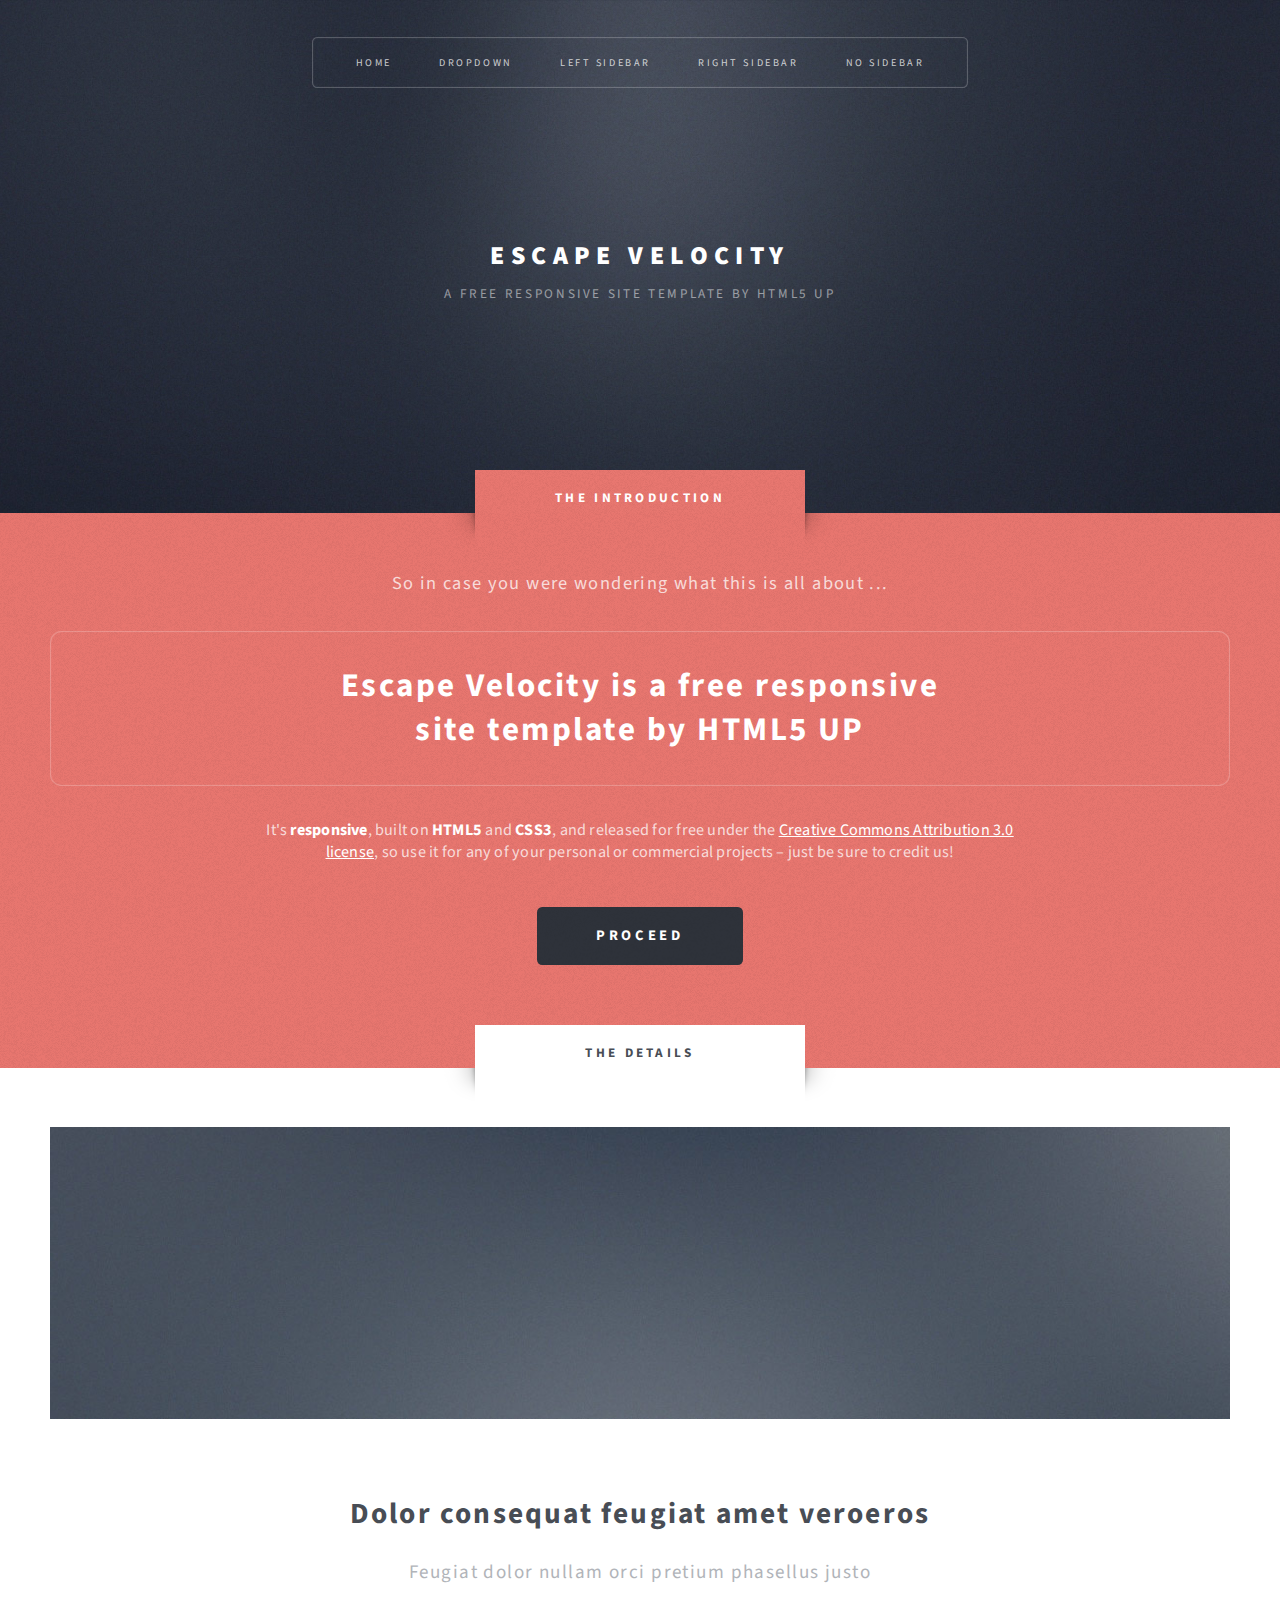
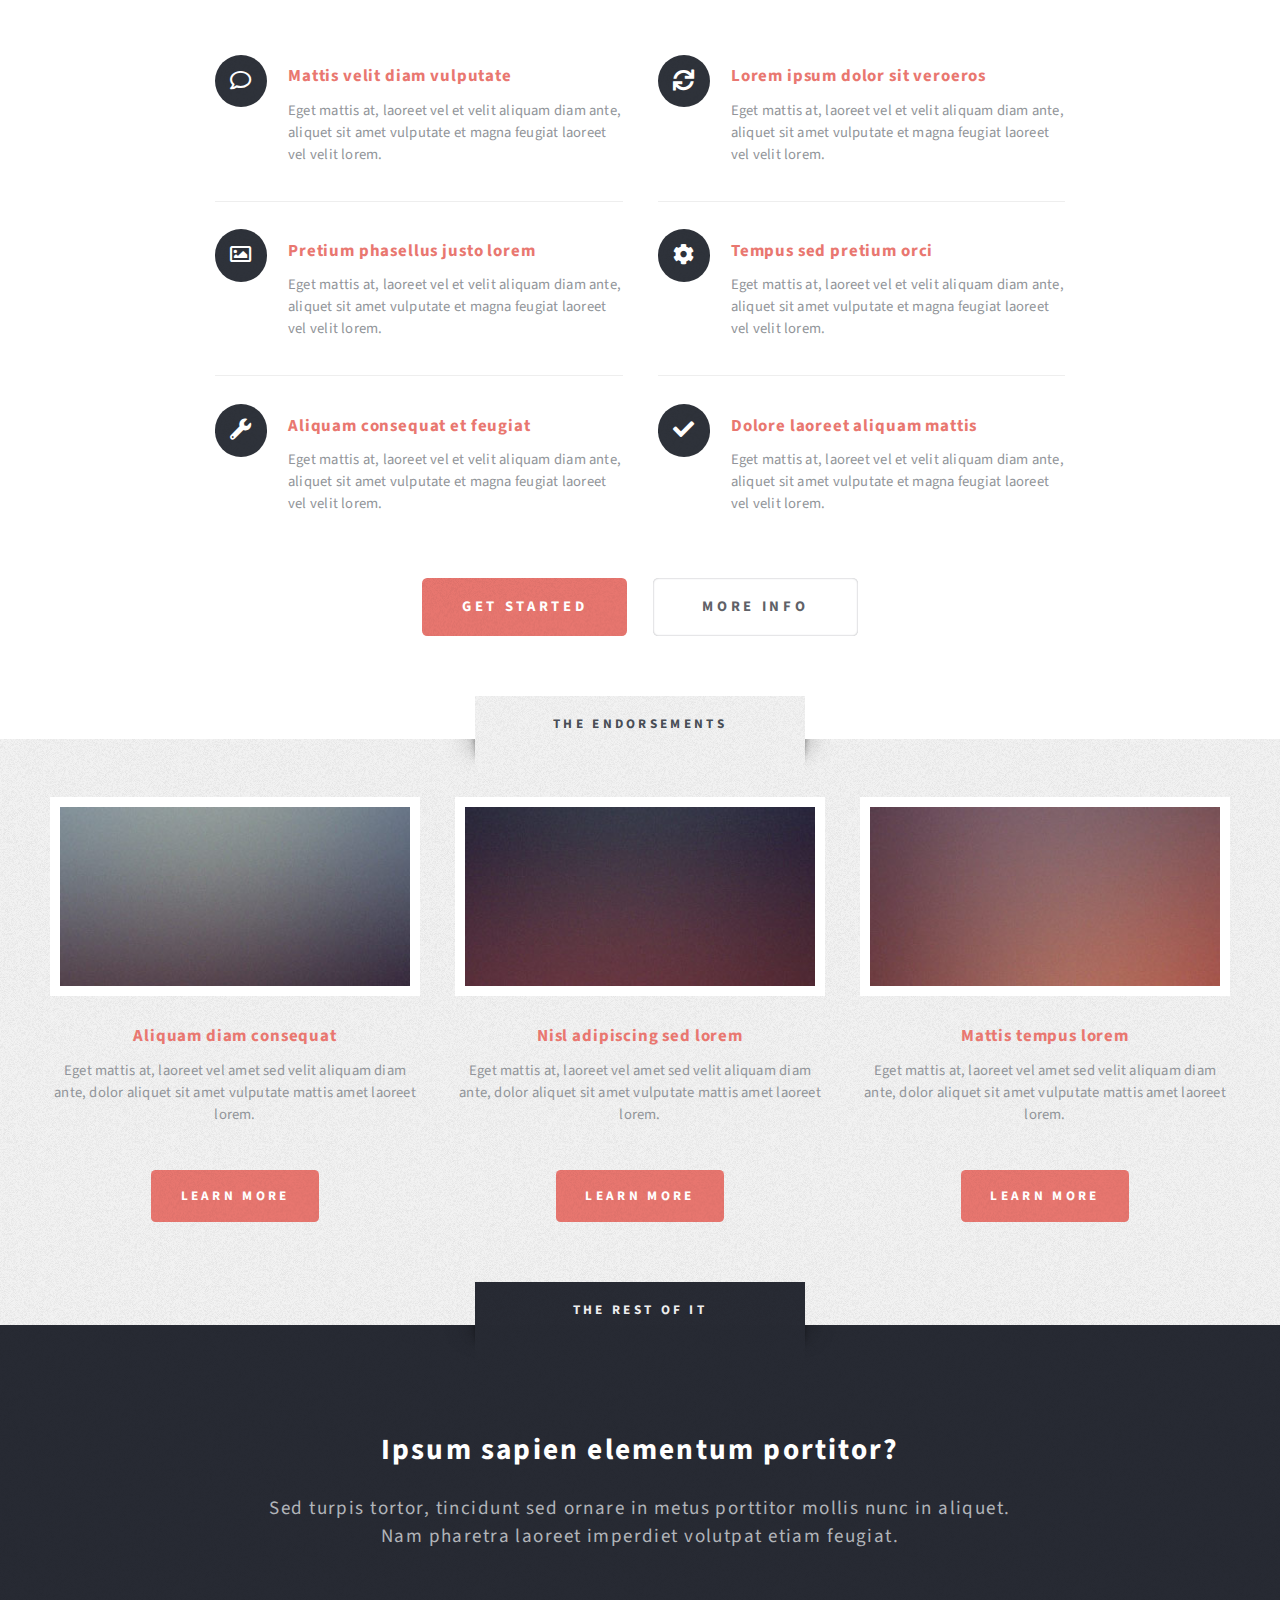
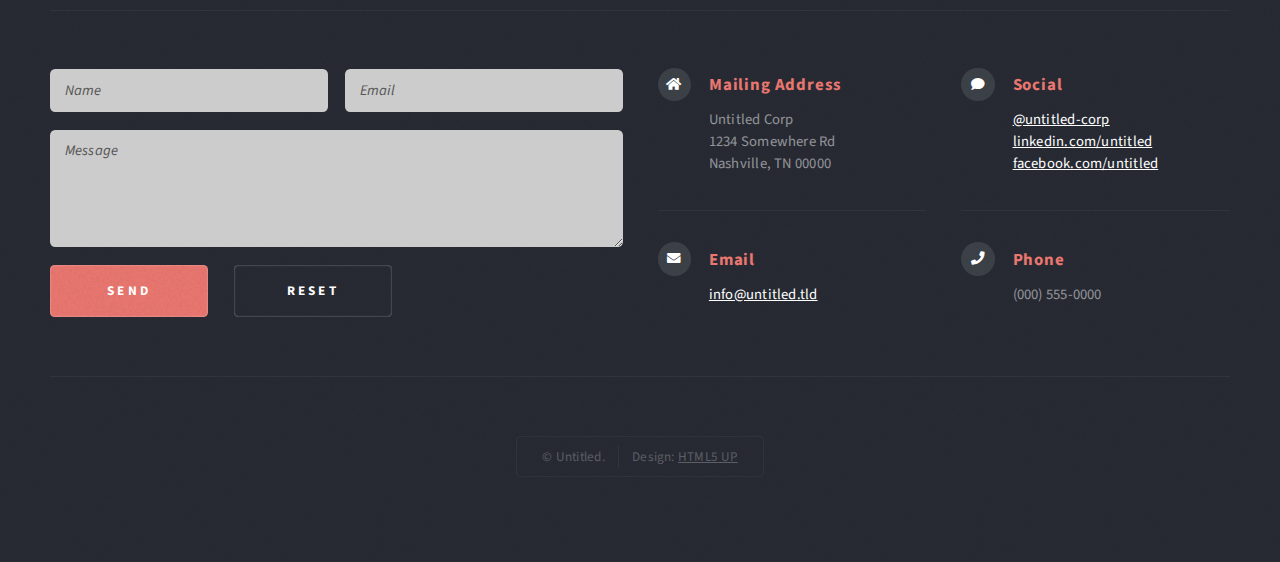
==== index.html @ 8d930517 "Upload Template" ====
<!DOCTYPE HTML>
<!--
	Escape Velocity by HTML5 UP
	html5up.net | @ajlkn
	Free for personal and commercial use under the CCA 3.0 license (html5up.net/license)
-->
<html>
	<head>
		<title>Escape Velocity by HTML5 UP</title>
		<meta charset="utf-8" />
		<meta name="viewport" content="width=device-width, initial-scale=1, user-scalable=no" />
		<link rel="stylesheet" href="assets/css/main.css" />
	</head>
	<body class="homepage is-preload">
		<div id="page-wrapper">

			<!-- Header -->
				<section id="header" class="wrapper">

					<!-- Logo -->
						<div id="logo">
							<h1><a href="index.html">Escape Velocity</a></h1>
							<p>A free responsive site template by HTML5 UP</p>
						</div>

					<!-- Nav -->
						<nav id="nav">
							<ul>
								<li class="current"><a href="index.html">Home</a></li>
								<li>
									<a href="#">Dropdown</a>
									<ul>
										<li><a href="#">Lorem ipsum</a></li>
										<li><a href="#">Magna veroeros</a></li>
										<li><a href="#">Etiam nisl</a></li>
										<li>
											<a href="#">Sed consequat</a>
											<ul>
												<li><a href="#">Lorem dolor</a></li>
												<li><a href="#">Amet consequat</a></li>
												<li><a href="#">Magna phasellus</a></li>
												<li><a href="#">Etiam nisl</a></li>
												<li><a href="#">Sed feugiat</a></li>
											</ul>
										</li>
										<li><a href="#">Nisl tempus</a></li>
									</ul>
								</li>
								<li><a href="left-sidebar.html">Left Sidebar</a></li>
								<li><a href="right-sidebar.html">Right Sidebar</a></li>
								<li><a href="no-sidebar.html">No Sidebar</a></li>
							</ul>
						</nav>

				</section>

			<!-- Intro -->
				<section id="intro" class="wrapper style1">
					<div class="title">The Introduction</div>
					<div class="container">
						<p class="style1">So in case you were wondering what this is all about ...</p>
						<p class="style2">
							Escape Velocity is a free responsive<br class="mobile-hide" />
							site template by <a href="http://html5up.net" class="nobr">HTML5 UP</a>
						</p>
						<p class="style3">It's <strong>responsive</strong>, built on <strong>HTML5</strong> and <strong>CSS3</strong>, and released for
						free under the <a href="http://html5up.net/license">Creative Commons Attribution 3.0 license</a>, so use it for any of
						your personal or commercial projects &ndash; just be sure to credit us!</p>
						<ul class="actions">
							<li><a href="#" class="button style3 large">Proceed</a></li>
						</ul>
					</div>
				</section>

			<!-- Main -->
				<section id="main" class="wrapper style2">
					<div class="title">The Details</div>
					<div class="container">

						<!-- Image -->
							<a href="#" class="image featured">
								<img src="images/pic01.jpg" alt="" />
							</a>

						<!-- Features -->
							<section id="features">
								<header class="style1">
									<h2>Dolor consequat feugiat amet veroeros</h2>
									<p>Feugiat dolor nullam orci pretium phasellus justo</p>
								</header>
								<div class="feature-list">
									<div class="row">
										<div class="col-6 col-12-medium">
											<section>
												<h3 class="icon fa-comment">Mattis velit diam vulputate</h3>
												<p>Eget mattis at, laoreet vel et velit aliquam diam ante, aliquet sit amet vulputate et magna feugiat laoreet vel velit lorem.</p>
											</section>
										</div>
										<div class="col-6 col-12-medium">
											<section>
												<h3 class="icon solid fa-sync">Lorem ipsum dolor sit veroeros</h3>
												<p>Eget mattis at, laoreet vel et velit aliquam diam ante, aliquet sit amet vulputate et magna feugiat laoreet vel velit lorem.</p>
											</section>
										</div>
										<div class="col-6 col-12-medium">
											<section>
												<h3 class="icon fa-image">Pretium phasellus justo lorem</h3>
												<p>Eget mattis at, laoreet vel et velit aliquam diam ante, aliquet sit amet vulputate et magna feugiat laoreet vel velit lorem.</p>
											</section>
										</div>
										<div class="col-6 col-12-medium">
											<section>
												<h3 class="icon solid fa-cog">Tempus sed pretium orci</h3>
												<p>Eget mattis at, laoreet vel et velit aliquam diam ante, aliquet sit amet vulputate et magna feugiat laoreet vel velit lorem.</p>
											</section>
										</div>
										<div class="col-6 col-12-medium">
											<section>
												<h3 class="icon solid fa-wrench">Aliquam consequat et feugiat</h3>
												<p>Eget mattis at, laoreet vel et velit aliquam diam ante, aliquet sit amet vulputate et magna feugiat laoreet vel velit lorem.</p>
											</section>
										</div>
										<div class="col-6 col-12-medium">
											<section>
												<h3 class="icon solid fa-check">Dolore laoreet aliquam mattis</h3>
												<p>Eget mattis at, laoreet vel et velit aliquam diam ante, aliquet sit amet vulputate et magna feugiat laoreet vel velit lorem.</p>
											</section>
										</div>
									</div>
								</div>
								<ul class="actions special">
									<li><a href="#" class="button style1 large">Get Started</a></li>
									<li><a href="#" class="button style2 large">More Info</a></li>
								</ul>
							</section>

					</div>
				</section>

			<!-- Highlights -->
				<section id="highlights" class="wrapper style3">
					<div class="title">The Endorsements</div>
					<div class="container">
						<div class="row aln-center">
							<div class="col-4 col-12-medium">
								<section class="highlight">
									<a href="#" class="image featured"><img src="images/pic02.jpg" alt="" /></a>
									<h3><a href="#">Aliquam diam consequat</a></h3>
									<p>Eget mattis at, laoreet vel amet sed velit aliquam diam ante, dolor aliquet sit amet vulputate mattis amet laoreet lorem.</p>
									<ul class="actions">
										<li><a href="#" class="button style1">Learn More</a></li>
									</ul>
								</section>
							</div>
							<div class="col-4 col-12-medium">
								<section class="highlight">
									<a href="#" class="image featured"><img src="images/pic03.jpg" alt="" /></a>
									<h3><a href="#">Nisl adipiscing sed lorem</a></h3>
									<p>Eget mattis at, laoreet vel amet sed velit aliquam diam ante, dolor aliquet sit amet vulputate mattis amet laoreet lorem.</p>
									<ul class="actions">
										<li><a href="#" class="button style1">Learn More</a></li>
									</ul>
								</section>
							</div>
							<div class="col-4 col-12-medium">
								<section class="highlight">
									<a href="#" class="image featured"><img src="images/pic04.jpg" alt="" /></a>
									<h3><a href="#">Mattis tempus lorem</a></h3>
									<p>Eget mattis at, laoreet vel amet sed velit aliquam diam ante, dolor aliquet sit amet vulputate mattis amet laoreet lorem.</p>
									<ul class="actions">
										<li><a href="#" class="button style1">Learn More</a></li>
									</ul>
								</section>
							</div>
						</div>
					</div>
				</section>

			<!-- Footer -->
				<section id="footer" class="wrapper">
					<div class="title">The Rest Of It</div>
					<div class="container">
						<header class="style1">
							<h2>Ipsum sapien elementum portitor?</h2>
							<p>
								Sed turpis tortor, tincidunt sed ornare in metus porttitor mollis nunc in aliquet.<br />
								Nam pharetra laoreet imperdiet volutpat etiam feugiat.
							</p>
						</header>
						<div class="row">
							<div class="col-6 col-12-medium">

								<!-- Contact Form -->
									<section>
										<form method="post" action="#">
											<div class="row gtr-50">
												<div class="col-6 col-12-small">
													<input type="text" name="name" id="contact-name" placeholder="Name" />
												</div>
												<div class="col-6 col-12-small">
													<input type="text" name="email" id="contact-email" placeholder="Email" />
												</div>
												<div class="col-12">
													<textarea name="message" id="contact-message" placeholder="Message" rows="4"></textarea>
												</div>
												<div class="col-12">
													<ul class="actions">
														<li><input type="submit" class="style1" value="Send" /></li>
														<li><input type="reset" class="style2" value="Reset" /></li>
													</ul>
												</div>
											</div>
										</form>
									</section>

							</div>
							<div class="col-6 col-12-medium">

								<!-- Contact -->
									<section class="feature-list small">
										<div class="row">
											<div class="col-6 col-12-small">
												<section>
													<h3 class="icon solid fa-home">Mailing Address</h3>
													<p>
														Untitled Corp<br />
														1234 Somewhere Rd<br />
														Nashville, TN 00000
													</p>
												</section>
											</div>
											<div class="col-6 col-12-small">
												<section>
													<h3 class="icon solid fa-comment">Social</h3>
													<p>
														<a href="#">@untitled-corp</a><br />
														<a href="#">linkedin.com/untitled</a><br />
														<a href="#">facebook.com/untitled</a>
													</p>
												</section>
											</div>
											<div class="col-6 col-12-small">
												<section>
													<h3 class="icon solid fa-envelope">Email</h3>
													<p>
														<a href="#">info@untitled.tld</a>
													</p>
												</section>
											</div>
											<div class="col-6 col-12-small">
												<section>
													<h3 class="icon solid fa-phone">Phone</h3>
													<p>
														(000) 555-0000
													</p>
												</section>
											</div>
										</div>
									</section>

							</div>
						</div>
						<div id="copyright">
							<ul>
								<li>&copy; Untitled.</li><li>Design: <a href="http://html5up.net">HTML5 UP</a></li>
							</ul>
						</div>
					</div>
				</section>

		</div>

		<!-- Scripts -->
			<script src="assets/js/jquery.min.js"></script>
			<script src="assets/js/jquery.dropotron.min.js"></script>
			<script src="assets/js/browser.min.js"></script>
			<script src="assets/js/breakpoints.min.js"></script>
			<script src="assets/js/util.js"></script>
			<script src="assets/js/main.js"></script>

	</body>
</html>
---- assets/css/main.css ----
@import url("fontawesome-all.min.css");
@import url("https://fonts.googleapis.com/css?family=Source+Sans+Pro:400,400italic,700,900");

/*
	Escape Velocity by HTML5 UP
	html5up.net | @ajlkn
	Free for personal and commercial use under the CCA 3.0 license (html5up.net/license)
*/

html, body, div, span, applet, object,
iframe, h1, h2, h3, h4, h5, h6, p, blockquote,
pre, a, abbr, acronym, address, big, cite,
code, del, dfn, em, img, ins, kbd, q, s, samp,
small, strike, strong, sub, sup, tt, var, b,
u, i, center, dl, dt, dd, ol, ul, li, fieldset,
form, label, legend, table, caption, tbody,
tfoot, thead, tr, th, td, article, aside,
canvas, details, embed, figure, figcaption,
footer, header, hgroup, menu, nav, output, ruby,
section, summary, time, mark, audio, video {
	margin: 0;
	padding: 0;
	border: 0;
	font-size: 100%;
	font: inherit;
	vertical-align: baseline;}

article, aside, details, figcaption, figure,
footer, header, hgroup, menu, nav, section {
	display: block;}

body {
	line-height: 1;
}

ol, ul {
	list-style: none;
}

blockquote, q {
	quotes: none;
}

	blockquote:before, blockquote:after, q:before, q:after {
		content: '';
		content: none;
	}

table {
	border-collapse: collapse;
	border-spacing: 0;
}

body {
	-webkit-text-size-adjust: none;
}

mark {
	background-color: transparent;
	color: inherit;
}

input::-moz-focus-inner {
	border: 0;
	padding: 0;
}

input, select, textarea {
	-moz-appearance: none;
	-webkit-appearance: none;
	-ms-appearance: none;
	appearance: none;
}

/* Basic */

	@-ms-viewport {
		width: device-width;
	}

	html {
		box-sizing: border-box;
	}

	*, *:before, *:after {
		box-sizing: inherit;
	}

	body.is-preload *, body.is-preload *:before, body.is-preload *:after {
		-moz-animation: none !important;
		-webkit-animation: none !important;
		-ms-animation: none !important;
		animation: none !important;
		-moz-transition: none !important;
		-webkit-transition: none !important;
		-ms-transition: none !important;
		transition: none !important;
	}

	body, input, textarea, select {
		font-family: 'Source Sans Pro', sans-serif;
		font-weight: 400;
		color: #919499;
		font-size: 14pt;
		line-height: 1.75em;
		letter-spacing: 0.025em;
	}

	h1, h2, h3, h4, h5, h6 {
		font-weight: 700;
		color: #484d55;
	}

		h1 a, h2 a, h3 a, h4 a, h5 a, h6 a {
			color: inherit;
			text-decoration: none;
		}

	a {
		-moz-transition: color .25s ease-in-out;
		-webkit-transition: color .25s ease-in-out;
		-ms-transition: color .25s ease-in-out;
		transition: color .25s ease-in-out;
		text-decoration: underline;
		color: #717479;
	}

		a:hover {
			text-decoration: none;
		}

	strong, b {
		font-weight: 700;
		color: #484d55;
	}

	blockquote {
		border-left: solid 0.5em #ddd;
		padding: 1em 0 1em 2em;
		font-style: italic;
	}

	em, i {
		font-style: italic;
	}

	hr {
		border: 0;
		border-top: solid 1px #ddd;
		margin: 2em 0 2em 0;
	}

	sub {
		position: relative;
		top: 0.5em;
		font-size: 0.8em;
	}

	sup {
		position: relative;
		top: -0.5em;
		font-size: 0.8em;
	}

	.nobr {
		white-space: nowrap;
	}

	br.clear {
		clear: both;
	}

	p, ul, ol, dl, table, blockquote, form {
		margin-bottom: 2em;
	}

/* Container */

	.container {
		margin: 0 auto;
		max-width: 100%;
		width: 68em;
	}

		@media screen and (max-width: 1680px) {

			.container {
				width: 70em;
			}

		}

		@media screen and (max-width: 1280px) {

			.container {
				width: calc(100% - 100px);
			}

		}

		@media screen and (max-width: 980px) {

			.container {
				width: calc(100% - 100px);
			}

		}

		@media screen and (max-width: 736px) {

			.container {
				width: calc(100% - 40px);
			}

		}

/* Row */

	.row {
		display: flex;
		flex-wrap: wrap;
		box-sizing: border-box;
		align-items: stretch;
	}

		.row > * {
			box-sizing: border-box;
		}

		.row.gtr-uniform > * > :last-child {
			margin-bottom: 0;
		}

		.row.aln-left {
			justify-content: flex-start;
		}

		.row.aln-center {
			justify-content: center;
		}

		.row.aln-right {
			justify-content: flex-end;
		}

		.row.aln-top {
			align-items: flex-start;
		}

		.row.aln-middle {
			align-items: center;
		}

		.row.aln-bottom {
			align-items: flex-end;
		}

		.row > .imp {
			order: -1;
		}

		.row > .col-1 {
			width: 8.33333%;
		}

		.row > .off-1 {
			margin-left: 8.33333%;
		}

		.row > .col-2 {
			width: 16.66667%;
		}

		.row > .off-2 {
			margin-left: 16.66667%;
		}

		.row > .col-3 {
			width: 25%;
		}

		.row > .off-3 {
			margin-left: 25%;
		}

		.row > .col-4 {
			width: 33.33333%;
		}

		.row > .off-4 {
			margin-left: 33.33333%;
		}

		.row > .col-5 {
			width: 41.66667%;
		}

		.row > .off-5 {
			margin-left: 41.66667%;
		}

		.row > .col-6 {
			width: 50%;
		}

		.row > .off-6 {
			margin-left: 50%;
		}

		.row > .col-7 {
			width: 58.33333%;
		}

		.row > .off-7 {
			margin-left: 58.33333%;
		}

		.row > .col-8 {
			width: 66.66667%;
		}

		.row > .off-8 {
			margin-left: 66.66667%;
		}

		.row > .col-9 {
			width: 75%;
		}

		.row > .off-9 {
			margin-left: 75%;
		}

		.row > .col-10 {
			width: 83.33333%;
		}

		.row > .off-10 {
			margin-left: 83.33333%;
		}

		.row > .col-11 {
			width: 91.66667%;
		}

		.row > .off-11 {
			margin-left: 91.66667%;
		}

		.row > .col-12 {
			width: 100%;
		}

		.row > .off-12 {
			margin-left: 100%;
		}

		.row.gtr-0 {
			margin-top: 0px;
			margin-left: 0px;
		}

			.row.gtr-0 > * {
				padding: 0px 0 0 0px;
			}

			.row.gtr-0.gtr-uniform {
				margin-top: 0px;
			}

				.row.gtr-0.gtr-uniform > * {
					padding-top: 0px;
				}

		.row.gtr-25 {
			margin-top: -12.5px;
			margin-left: -12.5px;
		}

			.row.gtr-25 > * {
				padding: 12.5px 0 0 12.5px;
			}

			.row.gtr-25.gtr-uniform {
				margin-top: -12.5px;
			}

				.row.gtr-25.gtr-uniform > * {
					padding-top: 12.5px;
				}

		.row.gtr-50 {
			margin-top: -25px;
			margin-left: -25px;
		}

			.row.gtr-50 > * {
				padding: 25px 0 0 25px;
			}

			.row.gtr-50.gtr-uniform {
				margin-top: -25px;
			}

				.row.gtr-50.gtr-uniform > * {
					padding-top: 25px;
				}

		.row {
			margin-top: -50px;
			margin-left: -50px;
		}

			.row > * {
				padding: 50px 0 0 50px;
			}

			.row.gtr-uniform {
				margin-top: -50px;
			}

				.row.gtr-uniform > * {
					padding-top: 50px;
				}

		.row.gtr-150 {
			margin-top: -75px;
			margin-left: -75px;
		}

			.row.gtr-150 > * {
				padding: 75px 0 0 75px;
			}

			.row.gtr-150.gtr-uniform {
				margin-top: -75px;
			}

				.row.gtr-150.gtr-uniform > * {
					padding-top: 75px;
				}

		.row.gtr-200 {
			margin-top: -100px;
			margin-left: -100px;
		}

			.row.gtr-200 > * {
				padding: 100px 0 0 100px;
			}

			.row.gtr-200.gtr-uniform {
				margin-top: -100px;
			}

				.row.gtr-200.gtr-uniform > * {
					padding-top: 100px;
				}

		@media screen and (max-width: 1680px) {

			.row {
				display: flex;
				flex-wrap: wrap;
				box-sizing: border-box;
				align-items: stretch;
			}

				.row > * {
					box-sizing: border-box;
				}

				.row.gtr-uniform > * > :last-child {
					margin-bottom: 0;
				}

				.row.aln-left {
					justify-content: flex-start;
				}

				.row.aln-center {
					justify-content: center;
				}

				.row.aln-right {
					justify-content: flex-end;
				}

				.row.aln-top {
					align-items: flex-start;
				}

				.row.aln-middle {
					align-items: center;
				}

				.row.aln-bottom {
					align-items: flex-end;
				}

				.row > .imp-xlarge {
					order: -1;
				}

				.row > .col-1-xlarge {
					width: 8.33333%;
				}

				.row > .off-1-xlarge {
					margin-left: 8.33333%;
				}

				.row > .col-2-xlarge {
					width: 16.66667%;
				}

				.row > .off-2-xlarge {
					margin-left: 16.66667%;
				}

				.row > .col-3-xlarge {
					width: 25%;
				}

				.row > .off-3-xlarge {
					margin-left: 25%;
				}

				.row > .col-4-xlarge {
					width: 33.33333%;
				}

				.row > .off-4-xlarge {
					margin-left: 33.33333%;
				}

				.row > .col-5-xlarge {
					width: 41.66667%;
				}

				.row > .off-5-xlarge {
					margin-left: 41.66667%;
				}

				.row > .col-6-xlarge {
					width: 50%;
				}

				.row > .off-6-xlarge {
					margin-left: 50%;
				}

				.row > .col-7-xlarge {
					width: 58.33333%;
				}

				.row > .off-7-xlarge {
					margin-left: 58.33333%;
				}

				.row > .col-8-xlarge {
					width: 66.66667%;
				}

				.row > .off-8-xlarge {
					margin-left: 66.66667%;
				}

				.row > .col-9-xlarge {
					width: 75%;
				}

				.row > .off-9-xlarge {
					margin-left: 75%;
				}

				.row > .col-10-xlarge {
					width: 83.33333%;
				}

				.row > .off-10-xlarge {
					margin-left: 83.33333%;
				}

				.row > .col-11-xlarge {
					width: 91.66667%;
				}

				.row > .off-11-xlarge {
					margin-left: 91.66667%;
				}

				.row > .col-12-xlarge {
					width: 100%;
				}

				.row > .off-12-xlarge {
					margin-left: 100%;
				}

				.row.gtr-0 {
					margin-top: 0px;
					margin-left: 0px;
				}

					.row.gtr-0 > * {
						padding: 0px 0 0 0px;
					}

					.row.gtr-0.gtr-uniform {
						margin-top: 0px;
					}

						.row.gtr-0.gtr-uniform > * {
							padding-top: 0px;
						}

				.row.gtr-25 {
					margin-top: -12.5px;
					margin-left: -12.5px;
				}

					.row.gtr-25 > * {
						padding: 12.5px 0 0 12.5px;
					}

					.row.gtr-25.gtr-uniform {
						margin-top: -12.5px;
					}

						.row.gtr-25.gtr-uniform > * {
							padding-top: 12.5px;
						}

				.row.gtr-50 {
					margin-top: -25px;
					margin-left: -25px;
				}

					.row.gtr-50 > * {
						padding: 25px 0 0 25px;
					}

					.row.gtr-50.gtr-uniform {
						margin-top: -25px;
					}

						.row.gtr-50.gtr-uniform > * {
							padding-top: 25px;
						}

				.row {
					margin-top: -50px;
					margin-left: -50px;
				}

					.row > * {
						padding: 50px 0 0 50px;
					}

					.row.gtr-uniform {
						margin-top: -50px;
					}

						.row.gtr-uniform > * {
							padding-top: 50px;
						}

				.row.gtr-150 {
					margin-top: -75px;
					margin-left: -75px;
				}

					.row.gtr-150 > * {
						padding: 75px 0 0 75px;
					}

					.row.gtr-150.gtr-uniform {
						margin-top: -75px;
					}

						.row.gtr-150.gtr-uniform > * {
							padding-top: 75px;
						}

				.row.gtr-200 {
					margin-top: -100px;
					margin-left: -100px;
				}

					.row.gtr-200 > * {
						padding: 100px 0 0 100px;
					}

					.row.gtr-200.gtr-uniform {
						margin-top: -100px;
					}

						.row.gtr-200.gtr-uniform > * {
							padding-top: 100px;
						}

		}

		@media screen and (max-width: 1280px) {

			.row {
				display: flex;
				flex-wrap: wrap;
				box-sizing: border-box;
				align-items: stretch;
			}

				.row > * {
					box-sizing: border-box;
				}

				.row.gtr-uniform > * > :last-child {
					margin-bottom: 0;
				}

				.row.aln-left {
					justify-content: flex-start;
				}

				.row.aln-center {
					justify-content: center;
				}

				.row.aln-right {
					justify-content: flex-end;
				}

				.row.aln-top {
					align-items: flex-start;
				}

				.row.aln-middle {
					align-items: center;
				}

				.row.aln-bottom {
					align-items: flex-end;
				}

				.row > .imp-large {
					order: -1;
				}

				.row > .col-1-large {
					width: 8.33333%;
				}

				.row > .off-1-large {
					margin-left: 8.33333%;
				}

				.row > .col-2-large {
					width: 16.66667%;
				}

				.row > .off-2-large {
					margin-left: 16.66667%;
				}

				.row > .col-3-large {
					width: 25%;
				}

				.row > .off-3-large {
					margin-left: 25%;
				}

				.row > .col-4-large {
					width: 33.33333%;
				}

				.row > .off-4-large {
					margin-left: 33.33333%;
				}

				.row > .col-5-large {
					width: 41.66667%;
				}

				.row > .off-5-large {
					margin-left: 41.66667%;
				}

				.row > .col-6-large {
					width: 50%;
				}

				.row > .off-6-large {
					margin-left: 50%;
				}

				.row > .col-7-large {
					width: 58.33333%;
				}

				.row > .off-7-large {
					margin-left: 58.33333%;
				}

				.row > .col-8-large {
					width: 66.66667%;
				}

				.row > .off-8-large {
					margin-left: 66.66667%;
				}

				.row > .col-9-large {
					width: 75%;
				}

				.row > .off-9-large {
					margin-left: 75%;
				}

				.row > .col-10-large {
					width: 83.33333%;
				}

				.row > .off-10-large {
					margin-left: 83.33333%;
				}

				.row > .col-11-large {
					width: 91.66667%;
				}

				.row > .off-11-large {
					margin-left: 91.66667%;
				}

				.row > .col-12-large {
					width: 100%;
				}

				.row > .off-12-large {
					margin-left: 100%;
				}

				.row.gtr-0 {
					margin-top: 0px;
					margin-left: 0px;
				}

					.row.gtr-0 > * {
						padding: 0px 0 0 0px;
					}

					.row.gtr-0.gtr-uniform {
						margin-top: 0px;
					}

						.row.gtr-0.gtr-uniform > * {
							padding-top: 0px;
						}

				.row.gtr-25 {
					margin-top: -8.75px;
					margin-left: -8.75px;
				}

					.row.gtr-25 > * {
						padding: 8.75px 0 0 8.75px;
					}

					.row.gtr-25.gtr-uniform {
						margin-top: -8.75px;
					}

						.row.gtr-25.gtr-uniform > * {
							padding-top: 8.75px;
						}

				.row.gtr-50 {
					margin-top: -17.5px;
					margin-left: -17.5px;
				}

					.row.gtr-50 > * {
						padding: 17.5px 0 0 17.5px;
					}

					.row.gtr-50.gtr-uniform {
						margin-top: -17.5px;
					}

						.row.gtr-50.gtr-uniform > * {
							padding-top: 17.5px;
						}

				.row {
					margin-top: -35px;
					margin-left: -35px;
				}

					.row > * {
						padding: 35px 0 0 35px;
					}

					.row.gtr-uniform {
						margin-top: -35px;
					}

						.row.gtr-uniform > * {
							padding-top: 35px;
						}

				.row.gtr-150 {
					margin-top: -52.5px;
					margin-left: -52.5px;
				}

					.row.gtr-150 > * {
						padding: 52.5px 0 0 52.5px;
					}

					.row.gtr-150.gtr-uniform {
						margin-top: -52.5px;
					}

						.row.gtr-150.gtr-uniform > * {
							padding-top: 52.5px;
						}

				.row.gtr-200 {
					margin-top: -70px;
					margin-left: -70px;
				}

					.row.gtr-200 > * {
						padding: 70px 0 0 70px;
					}

					.row.gtr-200.gtr-uniform {
						margin-top: -70px;
					}

						.row.gtr-200.gtr-uniform > * {
							padding-top: 70px;
						}

		}

		@media screen and (max-width: 980px) {

			.row {
				display: flex;
				flex-wrap: wrap;
				box-sizing: border-box;
				align-items: stretch;
			}

				.row > * {
					box-sizing: border-box;
				}

				.row.gtr-uniform > * > :last-child {
					margin-bottom: 0;
				}

				.row.aln-left {
					justify-content: flex-start;
				}

				.row.aln-center {
					justify-content: center;
				}

				.row.aln-right {
					justify-content: flex-end;
				}

				.row.aln-top {
					align-items: flex-start;
				}

				.row.aln-middle {
					align-items: center;
				}

				.row.aln-bottom {
					align-items: flex-end;
				}

				.row > .imp-medium {
					order: -1;
				}

				.row > .col-1-medium {
					width: 8.33333%;
				}

				.row > .off-1-medium {
					margin-left: 8.33333%;
				}

				.row > .col-2-medium {
					width: 16.66667%;
				}

				.row > .off-2-medium {
					margin-left: 16.66667%;
				}

				.row > .col-3-medium {
					width: 25%;
				}

				.row > .off-3-medium {
					margin-left: 25%;
				}

				.row > .col-4-medium {
					width: 33.33333%;
				}

				.row > .off-4-medium {
					margin-left: 33.33333%;
				}

				.row > .col-5-medium {
					width: 41.66667%;
				}

				.row > .off-5-medium {
					margin-left: 41.66667%;
				}

				.row > .col-6-medium {
					width: 50%;
				}

				.row > .off-6-medium {
					margin-left: 50%;
				}

				.row > .col-7-medium {
					width: 58.33333%;
				}

				.row > .off-7-medium {
					margin-left: 58.33333%;
				}

				.row > .col-8-medium {
					width: 66.66667%;
				}

				.row > .off-8-medium {
					margin-left: 66.66667%;
				}

				.row > .col-9-medium {
					width: 75%;
				}

				.row > .off-9-medium {
					margin-left: 75%;
				}

				.row > .col-10-medium {
					width: 83.33333%;
				}

				.row > .off-10-medium {
					margin-left: 83.33333%;
				}

				.row > .col-11-medium {
					width: 91.66667%;
				}

				.row > .off-11-medium {
					margin-left: 91.66667%;
				}

				.row > .col-12-medium {
					width: 100%;
				}

				.row > .off-12-medium {
					margin-left: 100%;
				}

				.row.gtr-0 {
					margin-top: 0px;
					margin-left: 0px;
				}

					.row.gtr-0 > * {
						padding: 0px 0 0 0px;
					}

					.row.gtr-0.gtr-uniform {
						margin-top: 0px;
					}

						.row.gtr-0.gtr-uniform > * {
							padding-top: 0px;
						}

				.row.gtr-25 {
					margin-top: -12.5px;
					margin-left: -12.5px;
				}

					.row.gtr-25 > * {
						padding: 12.5px 0 0 12.5px;
					}

					.row.gtr-25.gtr-uniform {
						margin-top: -12.5px;
					}

						.row.gtr-25.gtr-uniform > * {
							padding-top: 12.5px;
						}

				.row.gtr-50 {
					margin-top: -25px;
					margin-left: -25px;
				}

					.row.gtr-50 > * {
						padding: 25px 0 0 25px;
					}

					.row.gtr-50.gtr-uniform {
						margin-top: -25px;
					}

						.row.gtr-50.gtr-uniform > * {
							padding-top: 25px;
						}

				.row {
					margin-top: -50px;
					margin-left: -50px;
				}

					.row > * {
						padding: 50px 0 0 50px;
					}

					.row.gtr-uniform {
						margin-top: -50px;
					}

						.row.gtr-uniform > * {
							padding-top: 50px;
						}

				.row.gtr-150 {
					margin-top: -75px;
					margin-left: -75px;
				}

					.row.gtr-150 > * {
						padding: 75px 0 0 75px;
					}

					.row.gtr-150.gtr-uniform {
						margin-top: -75px;
					}

						.row.gtr-150.gtr-uniform > * {
							padding-top: 75px;
						}

				.row.gtr-200 {
					margin-top: -100px;
					margin-left: -100px;
				}

					.row.gtr-200 > * {
						padding: 100px 0 0 100px;
					}

					.row.gtr-200.gtr-uniform {
						margin-top: -100px;
					}

						.row.gtr-200.gtr-uniform > * {
							padding-top: 100px;
						}

		}

		@media screen and (max-width: 736px) {

			.row {
				display: flex;
				flex-wrap: wrap;
				box-sizing: border-box;
				align-items: stretch;
			}

				.row > * {
					box-sizing: border-box;
				}

				.row.gtr-uniform > * > :last-child {
					margin-bottom: 0;
				}

				.row.aln-left {
					justify-content: flex-start;
				}

				.row.aln-center {
					justify-content: center;
				}

				.row.aln-right {
					justify-content: flex-end;
				}

				.row.aln-top {
					align-items: flex-start;
				}

				.row.aln-middle {
					align-items: center;
				}

				.row.aln-bottom {
					align-items: flex-end;
				}

				.row > .imp-small {
					order: -1;
				}

				.row > .col-1-small {
					width: 8.33333%;
				}

				.row > .off-1-small {
					margin-left: 8.33333%;
				}

				.row > .col-2-small {
					width: 16.66667%;
				}

				.row > .off-2-small {
					margin-left: 16.66667%;
				}

				.row > .col-3-small {
					width: 25%;
				}

				.row > .off-3-small {
					margin-left: 25%;
				}

				.row > .col-4-small {
					width: 33.33333%;
				}

				.row > .off-4-small {
					margin-left: 33.33333%;
				}

				.row > .col-5-small {
					width: 41.66667%;
				}

				.row > .off-5-small {
					margin-left: 41.66667%;
				}

				.row > .col-6-small {
					width: 50%;
				}

				.row > .off-6-small {
					margin-left: 50%;
				}

				.row > .col-7-small {
					width: 58.33333%;
				}

				.row > .off-7-small {
					margin-left: 58.33333%;
				}

				.row > .col-8-small {
					width: 66.66667%;
				}

				.row > .off-8-small {
					margin-left: 66.66667%;
				}

				.row > .col-9-small {
					width: 75%;
				}

				.row > .off-9-small {
					margin-left: 75%;
				}

				.row > .col-10-small {
					width: 83.33333%;
				}

				.row > .off-10-small {
					margin-left: 83.33333%;
				}

				.row > .col-11-small {
					width: 91.66667%;
				}

				.row > .off-11-small {
					margin-left: 91.66667%;
				}

				.row > .col-12-small {
					width: 100%;
				}

				.row > .off-12-small {
					margin-left: 100%;
				}

				.row.gtr-0 {
					margin-top: 0px;
					margin-left: 0px;
				}

					.row.gtr-0 > * {
						padding: 0px 0 0 0px;
					}

					.row.gtr-0.gtr-uniform {
						margin-top: 0px;
					}

						.row.gtr-0.gtr-uniform > * {
							padding-top: 0px;
						}

				.row.gtr-25 {
					margin-top: -7.5px;
					margin-left: -7.5px;
				}

					.row.gtr-25 > * {
						padding: 7.5px 0 0 7.5px;
					}

					.row.gtr-25.gtr-uniform {
						margin-top: -7.5px;
					}

						.row.gtr-25.gtr-uniform > * {
							padding-top: 7.5px;
						}

				.row.gtr-50 {
					margin-top: -15px;
					margin-left: -15px;
				}

					.row.gtr-50 > * {
						padding: 15px 0 0 15px;
					}

					.row.gtr-50.gtr-uniform {
						margin-top: -15px;
					}

						.row.gtr-50.gtr-uniform > * {
							padding-top: 15px;
						}

				.row {
					margin-top: -30px;
					margin-left: -30px;
				}

					.row > * {
						padding: 30px 0 0 30px;
					}

					.row.gtr-uniform {
						margin-top: -30px;
					}

						.row.gtr-uniform > * {
							padding-top: 30px;
						}

				.row.gtr-150 {
					margin-top: -45px;
					margin-left: -45px;
				}

					.row.gtr-150 > * {
						padding: 45px 0 0 45px;
					}

					.row.gtr-150.gtr-uniform {
						margin-top: -45px;
					}

						.row.gtr-150.gtr-uniform > * {
							padding-top: 45px;
						}

				.row.gtr-200 {
					margin-top: -60px;
					margin-left: -60px;
				}

					.row.gtr-200 > * {
						padding: 60px 0 0 60px;
					}

					.row.gtr-200.gtr-uniform {
						margin-top: -60px;
					}

						.row.gtr-200.gtr-uniform > * {
							padding-top: 60px;
						}

		}

/* Section/Article */

	section,
	article {
		margin: 0 0 4em 0;
	}

	section > :last-child,
	article > :last-child,
	section:last-child,
	article:last-child {
		margin-bottom: 0;
	}

	header.style1 {
		text-align: center;
		padding: 3em 0 3em 0;
	}

		header.style1 h2 {
			font-weight: 700;
			font-size: 2em;
			letter-spacing: 0.075em;
			line-height: 1.5em;
		}

		header.style1 p {
			color: #b1b4b9;
			display: block;
			margin: 1.15em 0 0 0;
			font-size: 1.3em;
			letter-spacing: 0.075em;
			line-height: 1.5em;
		}

/* Table */

	table {
		width: 100%;
	}

		table.default {
			width: 100%;
		}

			table.default tbody tr:nth-child(2n+2) {
				background: #f4f4f4;
			}

			table.default td {
				padding: 0.5em 1em 0.5em 1em;
			}

			table.default th {
				text-align: left;
				font-weight: 400;
				padding: 0.5em 1em 0.5em 1em;
			}

			table.default thead {
				background: #484d55;
				color: #fff;
			}

			table.default tfoot {
				background: #eee;
			}

/* Form */

	form label {
		display: block;
		font-weight: 700;
		color: #484d55;
		margin: 0.25em 0 0.5em 0;
	}

	form input[type="text"],
	form input[type="email"],
	form input[type="password"],
	form select,
	form textarea {
		-moz-transition: all .25s ease-in-out;
		-webkit-transition: all .25s ease-in-out;
		-ms-transition: all .25s ease-in-out;
		transition: all .25s ease-in-out;
		-webkit-appearance: none;
		display: block;
		border: 0;
		background: #eee;
		box-shadow: inset 0px 0px 1px 0px #a0a1a7;
		border-radius: 0.35em;
		width: 100%;
		padding: 0.75em 1em 0.75em 1em;
	}

		form input[type="text"]:focus,
		form input[type="email"]:focus,
		form input[type="password"]:focus,
		form select:focus,
		form textarea:focus {
			background: #f8f8f8;
		}

	form input[type="text"],
	form input[type="email"]
	input[type="password"] {
		line-height: 1em;
	}

	form select {
		line-height: 1em;
	}

	form textarea {
		min-height: 8em;
	}

	form ul.actions {
		margin-top: 0;
	}

	form ::-webkit-input-placeholder {
		color: #555 !important;
		font-style: italic;
		line-height: 1.35em;
	}

	form :-moz-placeholder {
		color: #555 !important;
		font-style: italic;
	}

	form ::-moz-placeholder {
		color: #555 !important;
		font-style: italic;
	}

	form :-ms-input-placeholder {
		color: #555 !important;
		font-style: italic;
	}

	form ::-moz-focus-inner {
		border: 0;
	}

/* Image */

	.image {
		display: inline-block;
	}

		.image img {
			display: block;
			width: 100%;
		}

		.image.fit {
			display: block;
			width: 100%;
		}

		.image.left {
			float: left;
			margin: 0 2em 2em 0;
		}

		.image.centered {
			display: block;
			margin: 0 0 2em 0;
		}

			.image.centered img {
				margin: 0 auto;
				width: auto;
			}

		.image.featured {
			display: block;
			width: 100%;
			margin: 0 0 2em 0;
		}

/* Button */

	input[type="button"],
	input[type="submit"],
	input[type="reset"],
	button,
	.button {
		-moz-transition: all .25s ease-in-out;
		-webkit-transition: all .25s ease-in-out;
		-ms-transition: all .25s ease-in-out;
		transition: all .25s ease-in-out;
		display: inline-block;
		background: #444;
		text-align: center;
		text-transform: uppercase;
		font-weight: 700;
		letter-spacing: 0.25em;
		text-decoration: none;
		border-radius: 0.35em;
		border: 0;
		outline: 0;
		cursor: pointer;
		padding: 0 2.25em 0 2.25em;
		font-size: 0.9em;
		min-width: 12em;
		height: 4em;
		line-height: 4em;
	}

		input[type="button"]:hover,
		input[type="submit"]:hover,
		input[type="reset"]:hover,
		button:hover,
		.button:hover {
			background-color: #f98780;
		}

		input[type="button"].large,
		input[type="submit"].large,
		input[type="reset"].large,
		button.large,
		.button.large {
			font-size: 1em;
			min-width: 14em;
		}

		input[type="button"].style1,
		input[type="submit"].style1,
		input[type="reset"].style1,
		button.style1,
		.button.style1 {
			background: #e97770 url("images/overlay.png");
			color: #fff;
		}

			input[type="button"].style1:hover,
			input[type="submit"].style1:hover,
			input[type="reset"].style1:hover,
			button.style1:hover,
			.button.style1:hover {
				background-color: #f98780;
			}

			input[type="button"].style1:active,
			input[type="submit"].style1:active,
			input[type="reset"].style1:active,
			button.style1:active,
			.button.style1:active {
				background-color: #d96760;
			}

		input[type="button"].style2,
		input[type="submit"].style2,
		input[type="reset"].style2,
		button.style2,
		.button.style2 {
			background: none;
			color: #606167;
			box-shadow: inset 0px 0px 2px 0px #a0a1a7;
		}

			input[type="button"].style2:hover,
			input[type="submit"].style2:hover,
			input[type="reset"].style2:hover,
			button.style2:hover,
			.button.style2:hover {
				box-shadow: inset 0px 0px 2px 0px #606167;
			}

			input[type="button"].style2:active,
			input[type="submit"].style2:active,
			input[type="reset"].style2:active,
			button.style2:active,
			.button.style2:active {
				box-shadow: inset 0px 0px 2px 0px #202127;
			}

		input[type="button"].style3,
		input[type="submit"].style3,
		input[type="reset"].style3,
		button.style3,
		.button.style3 {
			background: #2f333b url("images/overlay.png");
			color: #fff;
		}

			input[type="button"].style3:hover,
			input[type="submit"].style3:hover,
			input[type="reset"].style3:hover,
			button.style3:hover,
			.button.style3:hover {
				background-color: #3f434b;
			}

			input[type="button"].style3:active,
			input[type="submit"].style3:active,
			input[type="reset"].style3:active,
			button.style3:active,
			.button.style3:active {
				background-color: #1f232b;
			}

/* List */

	ul {
		list-style: disc;
		padding-left: 1em;
	}

		ul li {
			padding-left: 0.5em;
		}

		ul.style2 {
			list-style: none;
			padding-left: 0;
		}

			ul.style2 li {
				border-top: solid 1px #eee;
				padding: 1.5em 0 0 0;
				margin: 1.5em 0 0 0;
			}

				ul.style2 li:first-child {
					border-top: 0;
					padding-top: 0;
					margin-top: 0;
				}

		ul.style3 {
			list-style: none;
			padding-left: 0;
		}

			ul.style3 li {
				border-top: solid 1px #eee;
				padding: 0.5em 0 0 0;
				margin: 0.5em 0 0 0;
			}

				ul.style3 li:first-child {
					border-top: 0;
					padding-top: 0;
					margin-top: 0;
				}

	ol {
		list-style: decimal;
		padding-left: 1.25em;
	}

		ol li {
			padding-left: 0.25em;
		}

/* Actions */

	ul.actions {
		list-style: none;
		padding-left: 0;
		margin: 3em 0 0 0;
	}

		ul.actions li {
			display: inline-block;
			margin: 0 0.75em 0 0.75em;
			padding-left: 0;
		}

			ul.actions li:first-child {
				margin-left: 0;
			}

			ul.actions li:last-child {
				margin-right: 0;
			}

		ul.actions.special {
			text-align: center;
		}

/* Feature List */

	.feature-list {
		max-width: 58em;
		margin-left: auto;
		margin-right: auto;
		position: relative;
		top: 0.75em;
	}

		.feature-list section {
			border-top: solid 1px #eee;
			padding-top: 3em;
			padding-left: 5em;
			position: relative;
		}

		@media screen and (min-width: 981px) {

			.feature-list > .row > :nth-child(-n + 2) > section {
				border-top: 0;
				padding-top: 0;
			}

		}

		.feature-list h3 {
			color: #e97770 !important;
			margin: -0.35em 0 0.75em 0;
			font-size: 1.15em;
			letter-spacing: 0.05em;
		}

			.feature-list h3:before {
				display: block;
				color: #fff;
				background: #2f333b url("images/overlay.png");
				border-radius: 2.5em;
				text-align: center;
				width: 2.5em;
				height: 2.5em;
				line-height: 2.5em;
				margin-right: 0.75em;
				position: absolute;
				left: 0;
				margin-top: -0.5em;
			}

		.feature-list.small section {
			padding-left: 3.5em;
		}

		.feature-list.small h3:before {
			font-size: 0.8em;
		}

/* Icons */

	.icon {
		text-decoration: none;
		text-decoration: none;
	}

		.icon:before {
			-moz-osx-font-smoothing: grayscale;
			-webkit-font-smoothing: antialiased;
			display: inline-block;
			font-style: normal;
			font-variant: normal;
			text-rendering: auto;
			line-height: 1;
			text-transform: none !important;
			font-family: 'Font Awesome 5 Free';
			font-weight: 400;
		}

		.icon:before {
			line-height: inherit;
			font-size: 1.25em;
		}

		.icon > .label {
			display: none;
		}

		.icon.solid:before {
			font-weight: 900;
		}

		.icon.brands:before {
			font-family: 'Font Awesome 5 Brands';
		}

/* Box */

	.box header {
		margin: 0 0 1.5em 0;
	}

		.box header.style1 {
			position: relative;
			margin: -0.5em 0 0 0;
			padding-top: 0;
		}

	.box h2 {
		margin: 0 0 0.75em 0;
		font-size: 1.15em;
		letter-spacing: 0.05em;
	}

	.box h3 {
		margin: 0 0 0.5em 0;
		font-size: 1em;
		font-weight: 600;
		letter-spacing: 0.05em;
	}

	.box.post-excerpt .image.left {
		position: relative;
		top: 0.5em;
		width: 5em;
	}

	.box.post-excerpt h3, .box.post-excerpt p {
		margin-left: 7em;
	}

/* Wrapper */

	.wrapper {
		position: relative;
		padding: 6em 0 9em 0;
	}

		.wrapper .title {
			position: absolute;
			top: 0;
			left: 50%;
			text-align: center;
			text-transform: uppercase;
			display: block;
			font-weight: 700;
			letter-spacing: 0.25em;
			font-size: 0.9em;
			width: 25em;
			height: 3.25em;
			top: -3.25em;
			line-height: 3.25em;
			margin-bottom: -3.25em;
			margin-left: -12.5em;
			padding-top: 0.5em;
		}

			.wrapper .title:before {
				content: '';
				position: absolute;
				bottom: -38px;
				left: -35px;
				width: 35px;
				height: 38px;
				background: url("images/shadow.png");
			}

			.wrapper .title:after {
				-moz-transform: scaleX(-1);
				-webkit-transform: scaleX(-1);
				-ms-transform: scaleX(-1);
				transform: scaleX(-1);
				content: '';
				position: absolute;
				bottom: -38px;
				right: -35px;
				width: 35px;
				height: 38px;
				background: url("images/shadow.png");
			}

		.wrapper.style1 {
			background: #e97770 url("images/overlay.png");
			color: #eee;
			color: rgba(255, 255, 255, 0.75);
		}

			.wrapper.style1 .title {
				background: #e97770 url("images/overlay.png");
				color: #fff;
			}

			.wrapper.style1 h1, .wrapper.style1 h2, .wrapper.style1 h3, .wrapper.style1 h4, .wrapper.style1 h5, .wrapper.style1 h6, .wrapper.style1 strong, .wrapper.style1 b, .wrapper.style1 a {
				color: #fff;
			}

		.wrapper.style2 {
			background: #fff;
		}

			.wrapper.style2 .title {
				background: #fff;
				color: #484d55;
			}

		.wrapper.style3 {
			background: #f3f3f3 url("images/overlay.png");
		}

			.wrapper.style3 .title {
				background: #f3f3f3 url("images/overlay.png");
				color: #484d55;
			}

			.wrapper.style3 .image {
				border: solid 10px #fff;
			}

/* Page Wrapper */

	#page-wrapper > section {
		margin-bottom: 0;
	}

/* Header */

	#header {
		display: -moz-flex;
		display: -webkit-flex;
		display: -ms-flex;
		display: flex;
		-moz-align-items: center;
		-webkit-align-items: center;
		-ms-align-items: center;
		align-items: center;
		-moz-justify-content: center;
		-webkit-justify-content: center;
		-ms-justify-content: center;
		justify-content: center;
		position: relative;
		height: 24em;
		background: url("../../images/banner.jpg") center center;
		background-size: cover;
		padding: 0;
	}

		#header:before {
			content: '';
			position: absolute;
			top: 0;
			left: 0;
			width: 100%;
			height: 100%;
			background: url("images/overlay.png");
		}

		.homepage #header {
			height: 35em;
		}

/* Logo */

	#logo {
		width: 100%;
		text-align: center;
		position: relative;
		top: 1.5em;
	}

		#logo h1 {
			font-weight: 900;
			text-transform: uppercase;
			color: #fff;
			font-size: 2em;
			letter-spacing: 0.25em;
		}

		#logo p {
			color: #eee;
			color: rgba(255, 255, 255, 0.5);
			text-transform: uppercase;
			margin: 1.25em 0 0 0;
			display: block;
			letter-spacing: 0.2em;
			font-size: 0.9em;
		}

/* Nav */

	#nav {
		position: absolute;
		display: block;
		top: 2.5em;
		left: 0;
		width: 100%;
		text-align: center;
	}

		#nav > ul {
			display: inline-block;
			border-radius: 0.35em;
			box-shadow: inset 0px 0px 1px 1px rgba(255, 255, 255, 0.25);
			padding: 0 1.5em 0 1.5em;
		}

			#nav > ul > li {
				display: inline-block;
				text-align: center;
				padding: 0 1.5em 0 1.5em;
			}

				#nav > ul > li > ul {
					display: none;
				}

				#nav > ul > li > a, #nav > ul > li > span {
					display: block;
					color: #eee;
					color: rgba(255, 255, 255, 0.75);
					text-transform: uppercase;
					text-decoration: none;
					font-size: 0.7em;
					letter-spacing: 0.25em;
					height: 5em;
					line-height: 5em;
					-moz-transition: all .25s ease-in-out;
					-webkit-transition: all .25s ease-in-out;
					-o-transition: all .25s ease-in-out;
					-ms-transition: all .25s ease-in-out;
					transition: all .25s ease-in-out;
					outline: 0;
				}

				#nav > ul > li:hover > a {
					color: #fff;
				}

				#nav > ul > li.active > a, #nav > ul > li.active > span {
					color: #fff;
				}

	.dropotron {
		background: #222835 url("images/overlay.png");
		background-color: rgba(44, 50, 63, 0.925);
		padding: 1.25em 1em 1.25em 1em;
		border-radius: 0.35em;
		box-shadow: inset 0px 0px 1px 1px rgba(255, 255, 255, 0.25);
		min-width: 12em;
		text-align: left;
		margin-top: -1.25em;
		margin-left: -1px;
		list-style: none;
	}

		.dropotron.level-0 {
			margin-top: -1px;
			margin-left: 0;
			border-top-left-radius: 0;
			border-top-right-radius: 0;
		}

		.dropotron a, .dropotron span {
			-moz-transition: all .25s ease-in-out;
			-webkit-transition: all .25s ease-in-out;
			-ms-transition: all .25s ease-in-out;
			transition: all .25s ease-in-out;
			display: block;
			color: #eee;
			color: rgba(255, 255, 255, 0.75);
			text-transform: uppercase;
			text-decoration: none;
			font-size: 0.7em;
			letter-spacing: 0.25em;
			border-top: solid 1px rgba(255, 255, 255, 0.15);
			line-height: 3em;
		}

		.dropotron li {
			padding-left: 0;
		}

			.dropotron li:first-child a, .dropotron li:first-child span {
				border-top: 0;
			}

			.dropotron li:hover > a, .dropotron li:hover > span {
				color: #fff;
			}

/* Intro */

	#intro {
		padding-bottom: 8em;
		text-align: center;
	}

		#intro p.style1 {
			font-size: 1.5em;
			letter-spacing: 0.075em;
		}

		#intro p.style2 {
			font-weight: 700;
			color: #fff;
			border-radius: 0.35em;
			box-shadow: inset 0px 0px 1px 1px rgba(255, 255, 255, 0.25);
			font-size: 2.75em;
			letter-spacing: 0.075em;
			line-height: 1.35em;
			padding: 1em 0 1em 0;
			margin-bottom: 1em;
		}

			#intro p.style2 a {
				color: inherit;
				text-decoration: none;
			}

		#intro p.style3 {
			font-size: 1.1em;
			width: 48em;
			margin: 0 auto;
		}

/* Features */

	#features header.style1 {
		padding-bottom: 5em;
	}

	#features ul.actions {
		margin-top: 5em;
	}

/* Highlights */

	#highlights .highlight {
		text-align: center;
	}

		#highlights .highlight h3 {
			color: #e97770;
			margin: 0 0 0.75em 0;
			font-size: 1.15em;
			letter-spacing: 0.05em;
		}

/* Main */

/* Footer */

	#footer {
		background: #282b34 url("images/overlay.png");
		color: #eee;
		color: rgba(255, 255, 255, 0.5);
		padding-bottom: 6em;
	}

		#footer h1, #footer h2, #footer h3, #footer h4, #footer h5, #footer h6, #footer strong, #footer b, #footer a {
			color: #fff;
		}

		#footer hr {
			border-top-color: #333;
			border-top-color: rgba(255, 255, 255, 0.05);
		}

		#footer form input[type="text"],
		#footer form input[type="email"],
		#footer form input[type="password"],
		#footer form select,
		#footer form textarea {
			background: #ccc;
			box-shadow: none;
		}

			#footer form input[type="text"]:focus,
			#footer form input[type="email"]:focus,
			#footer form input[type="password"]:focus,
			#footer form select:focus,
			#footer form textarea:focus {
				background: #fff;
			}

		#footer input[type="button"],
		#footer input[type="submit"],
		#footer input[type="reset"],
		#footer button,
		#footer .button {
			color: #fff;
			box-shadow: inset 0px 0px 2px 0px rgba(255, 255, 255, 0.5);
		}

			#footer input[type="button"]:hover,
			#footer input[type="submit"]:hover,
			#footer input[type="reset"]:hover,
			#footer button:hover,
			#footer .button:hover {
				color: #fff;
				box-shadow: inset 0px 0px 2px 0px rgba(255, 255, 255, 0.65);
			}

			#footer input[type="button"]:active,
			#footer input[type="submit"]:active,
			#footer input[type="reset"]:active,
			#footer button:active,
			#footer .button:active {
				box-shadow: inset 0px 0px 2px 0px rgba(255, 255, 255, 0.75);
			}

			#footer input[type="button"].style2:active,
			#footer input[type="submit"].style2:active,
			#footer input[type="reset"].style2:active,
			#footer button.style2:active,
			#footer .button.style2:active {
				box-shadow: inset 0px 0px 2px 0px rgba(255, 255, 255, 0.75);
			}

		#footer .title {
			background: #282b34 url("images/overlay.png");
			color: #eee;
		}

		#footer header.style1 {
			padding-bottom: 6em;
			margin-bottom: 6em;
			border-bottom: solid 1px rgba(255, 255, 255, 0.05);
		}

			#footer header.style1 h2 {
				color: #fff;
			}

			#footer header.style1 .p {
				color: inherit;
			}

		#footer .feature-list {
			max-width: 100%;
		}

			#footer .feature-list section {
				border-top-color: rgba(255, 255, 255, 0.05);
			}

			#footer .feature-list h3:before {
				background: #3d4249 url("images/overlay.png");
			}

/* Copyright */

	#copyright {
		text-align: center;
		padding-top: 6em;
		margin-top: 6em;
		border-top: solid 1px rgba(255, 255, 255, 0.05);
	}

		#copyright ul {
			display: inline-block;
			border-radius: 0.35em;
			box-shadow: inset 0px 0px 1px 1px rgba(255, 255, 255, 0.05);
			color: #aaa;
			color: rgba(255, 255, 255, 0.25);
			padding: 0.75em 2em;
			font-size: 0.9em;
		}

			#copyright ul li {
				display: inline-block;
				margin-left: 1em;
				padding-left: 1em;
				border-left: solid 1px #333;
				border-left-color: rgba(255, 255, 255, 0.05);
			}

				#copyright ul li:first-child {
					border-left: 0;
					margin-left: 0;
					padding-left: 0;
				}

		#copyright a {
			color: inherit;
		}

			#copyright a:hover {
				color: #fff;
			}

/* XLarge */

	@media screen and (max-width: 1680px) {

		/* Basic */

			body, input, textarea, select {
				font-size: 12pt;
			}

	}

/* Large */

	@media screen and (max-width: 1280px) {

		/* Basic */

			body, input, select, textarea {
				font-size: 11pt;
				line-height: 1.5em;
				letter-spacing: 0.015em;
			}

		/* Wrapper */

			.wrapper {
				padding: 4em 0 7em 0;
			}

		/* Logo */

			#logo {
				margin-top: -0.5em !important;
			}

				#logo h1 {
					font-size: 1.75em;
				}

		/* Intro */

			#intro {
				padding-bottom: 7em;
			}

				#intro p.style1 {
					font-size: 1.25em;
				}

				#intro p.style2 {
					font-size: 2.25em;
				}

		/* Footer */

			#footer {
				padding-bottom: 4em;
			}

				#footer header.style1 {
					padding-bottom: 4em;
					margin-bottom: 4em;
					border-bottom: solid 1px rgba(255, 255, 255, 0.05);
				}

		/* Copyright */

			#copyright {
				padding-top: 4em;
				margin-top: 4em;
			}

	}

/* Medium */

	#navPanel, #titleBar {
		display: none;
	}

	@media screen and (max-width: 980px) {

		/* Section/Article */

			header br {
				display: none;
			}

		/* Form */

			form ul.actions {
				text-align: center;
			}

		/* Feature List */

			.feature-list {
				max-width: 40em;
			}

				.feature-list section {
					padding-top: 4em;
				}

				.feature-list > .row > :first-child > section {
					border-top: 0;
					padding-top: 0;
				}

		/* Nav */

			#nav {
				display: none;
			}

		/* Logo */

			#logo {
				top: 0;
			}

		/* Intro */

			#intro p.style3 {
				width: auto;
			}

		/* Highlights */

			#highlights .highlight {
				max-width: 40em;
				margin-left: auto;
				margin-right: auto;
			}

		/* Footer */

			#footer .feature-list {
				border-top: solid 1px rgba(255, 255, 255, 0.05);
				padding-top: 4em;
			}

	}

		@media screen and (max-width: 980px) and (min-width: 737px) {

				#footer .feature-list > .row > :nth-child(2) > section {
					border-top: 0;
					padding-top: 0;
				}

		}

	@media screen and (max-width: 980px) {

		/* Nav */

			#page-wrapper {
				-moz-backface-visibility: hidden;
				-webkit-backface-visibility: hidden;
				-ms-backface-visibility: hidden;
				backface-visibility: hidden;
				-moz-transition: -moz-transform 0.5s ease;
				-webkit-transition: -webkit-transform 0.5s ease;
				-ms-transition: -ms-transform 0.5s ease;
				transition: transform 0.5s ease;
				padding-bottom: 1px;
			}

			#titleBar {
				-moz-backface-visibility: hidden;
				-webkit-backface-visibility: hidden;
				-ms-backface-visibility: hidden;
				backface-visibility: hidden;
				-moz-transition: -moz-transform 0.5s ease;
				-webkit-transition: -webkit-transform 0.5s ease;
				-ms-transition: -ms-transform 0.5s ease;
				transition: transform 0.5s ease;
				display: block;
				height: 44px;
				left: 0;
				position: fixed;
				top: 0;
				width: 100%;
				z-index: 10001;
				background: none;
			}

				#titleBar .title {
					display: none;
				}

				#titleBar .toggle {
					text-decoration: none;
					position: absolute;
					top: 0;
					left: 0;
					width: 60px;
					height: 44px;
				}

					#titleBar .toggle:before {
						-moz-osx-font-smoothing: grayscale;
						-webkit-font-smoothing: antialiased;
						display: inline-block;
						font-style: normal;
						font-variant: normal;
						text-rendering: auto;
						line-height: 1;
						text-transform: none !important;
						font-family: 'Font Awesome 5 Free';
						font-weight: 900;
					}

					#titleBar .toggle:before {
						-moz-transition: all .15s ease-in-out;
						-webkit-transition: all .15s ease-in-out;
						-ms-transition: all .15s ease-in-out;
						transition: all .15s ease-in-out;
						text-decoration: none;
						content: '\f0c9';
						font-size: 14px;
						position: absolute;
						top: 6px;
						left: 6px;
						display: block;
						width: 54px;
						height: 38px;
						line-height: 38px;
						text-align: center;
						color: rgba(255, 255, 255, 0.75);
						background-color: rgba(92, 95, 103, 0.5);
						border-radius: 0.25em;
					}

					#titleBar .toggle:active:before {
						background-color: rgba(92, 95, 103, 0.75);
					}

			#navPanel {
				-moz-backface-visibility: hidden;
				-webkit-backface-visibility: hidden;
				-ms-backface-visibility: hidden;
				backface-visibility: hidden;
				-moz-transform: translateX(-275px);
				-webkit-transform: translateX(-275px);
				-ms-transform: translateX(-275px);
				transform: translateX(-275px);
				-moz-transition: -moz-transform 0.5s ease;
				-webkit-transition: -webkit-transform 0.5s ease;
				-ms-transition: -ms-transform 0.5s ease;
				transition: transform 0.5s ease;
				display: block;
				height: 100%;
				left: 0;
				overflow-y: auto;
				position: fixed;
				top: 0;
				width: 275px;
				z-index: 10002;
				background: #242730 url("images/overlay.png");
				box-shadow: inset -3px 0px 4px 0px rgba(0, 0, 0, 0.1);
			}

				#navPanel .link {
					display: block;
					color: rgba(255, 255, 255, 0.5);
					text-transform: uppercase;
					text-decoration: none;
					font-size: 0.85em;
					letter-spacing: 0.15em;
					text-decoration: none;
					height: 44px;
					line-height: 44px;
					border-top: solid 1px rgba(255, 255, 255, 0.05);
					margin: 0 15px 0 15px;
				}

					#navPanel .link:first-child {
						border-top: 0;
					}

				#navPanel .indent-1 {
					display: inline-block;
					width: 1em;
				}

				#navPanel .indent-2 {
					display: inline-block;
					width: 2em;
				}

				#navPanel .indent-3 {
					display: inline-block;
					width: 3em;
				}

				#navPanel .indent-4 {
					display: inline-block;
					width: 4em;
				}

				#navPanel .indent-5 {
					display: inline-block;
					width: 5em;
				}

				#navPanel .depth-0 {
					color: #fff;
				}

			body.navPanel-visible #page-wrapper {
				-moz-transform: translateX(275px);
				-webkit-transform: translateX(275px);
				-ms-transform: translateX(275px);
				transform: translateX(275px);
			}

			body.navPanel-visible #titleBar {
				-moz-transform: translateX(275px);
				-webkit-transform: translateX(275px);
				-ms-transform: translateX(275px);
				transform: translateX(275px);
			}

			body.navPanel-visible #navPanel {
				-moz-transform: translateX(0);
				-webkit-transform: translateX(0);
				-ms-transform: translateX(0);
				transform: translateX(0);
			}

	}

/* Small */

	@media screen and (max-width: 736px) {

		/* Basic */

			body, input, select, textarea {
				line-height: 1.5em;
				font-size: 10.5pt;
				letter-spacing: 0;
			}

			h2, h3, h4, h5, h6 {
				font-size: 1.2em;
				letter-spacing: 0.05em;
				margin: 0 0 1em 0;
			}

			hr {
				margin: 1em 0 1em 0;
			}

		/* Section/Article */

			section, article {
				clear: both;
			}

			header br {
				display: none;
			}

			header.style1 {
				padding: 0 0 1em 0;
			}

				header.style1 h2 {
					font-size: 1.5em;
					letter-spacing: 0.075em;
					line-height: 1.25em;
				}

				header.style1 p {
					font-size: 1em;
					letter-spacing: 0;
					display: block;
					margin: 0;
				}

		/* Button */

			input[type="button"],
			input[type="submit"],
			input[type="reset"],
			button,
			.button {
				display: block;
				width: 100%;
				font-size: 1em;
				max-width: 30em;
				margin: 0 auto;
			}

		/* Actions */

			ul.actions {
				margin: 2em 0 0 0;
			}

				ul.actions li {
					margin: 15px 0 0 0;
					display: block;
				}

					ul.actions li:first-child {
						margin-top: 0;
					}

		/* Feature List */

			.feature-list section {
				padding-top: 2em;
				padding-left: 4em;
			}

			.feature-list h3:before {
				font-size: 0.9em;
			}

		/* Box */

			.box.post-excerpt .image.left {
				position: relative;
				top: 0.25em;
				width: 25%;
				margin: 0;
			}

			.box.post-excerpt h3, .box.post-excerpt p {
				margin-left: 32.5%;
			}

		/* Wrapper */

			.wrapper {
				padding: 3em 0 6em 0;
			}

				.wrapper .title {
					font-size: 0.9em;
					width: 18em;
					height: 2.5em;
					top: -2.5em;
					line-height: 2.5em;
					margin-bottom: -2.5em;
					margin-left: -9em;
					padding-top: 0.5em;
				}

					.wrapper .title:before, .wrapper .title:after {
						height: 15px;
						bottom: -15px;
						background-size: 100% 100%;
					}

		/* Header */

			#header {
				height: 17em;
			}

				.homepage #header {
					height: 20em;
				}

		/* Logo */

			#logo {
				text-align: center;
				padding-left: 2em;
				padding-right: 2em;
			}

				#logo h1 {
					font-size: 1.5em;
					letter-spacing: 0.2em;
				}

				#logo p {
					margin: 1.25em 0 0 0;
					display: block;
					letter-spacing: 0.2em;
					font-size: 0.9em;
				}

		/* Intro */

			#intro {
				text-align: center;
				padding-right: 2em;
				padding-left: 2em;
				padding-bottom: 5em;
				margin: 0 auto;
			}

				#intro p.style1 {
					margin-bottom: 1.5em;
				}

				#intro p.style2 {
					font-size: 1.5em;
					letter-spacing: 0.05em;
					line-height: 1.25em;
					padding: 1.25em;
				}

		/* Features */

			#features header.style1 {
				padding-bottom: 4em;
			}

			#features ul.actions {
				margin-top: 4em;
			}

		/* Content */

			#content {
				padding: 0 0 2em 0;
			}

				#content header.style1 {
					padding-bottom: 2.5em;
				}

		/* Footer */

			#footer {
				padding-bottom: 0;
			}

				#footer header.style1 {
					padding-bottom: 0;
					margin-bottom: 2em;
					border-bottom: 0;
				}

				#footer .feature-list {
					border-top: 0;
					padding-top: 0;
				}

		/* Copyright */

			#copyright {
				padding-top: 0;
				margin-top: 4em;
				border-top: 0;
			}

				#copyright ul {
					padding: 1em 2em;
					width: 100%;
				}

					#copyright ul li {
						display: block;
						margin: 0.5em 0 0 0;
						border-left: 0;
						padding: 0;
					}

						#copyright ul li:first-child {
							margin-top: 0;
						}

	}
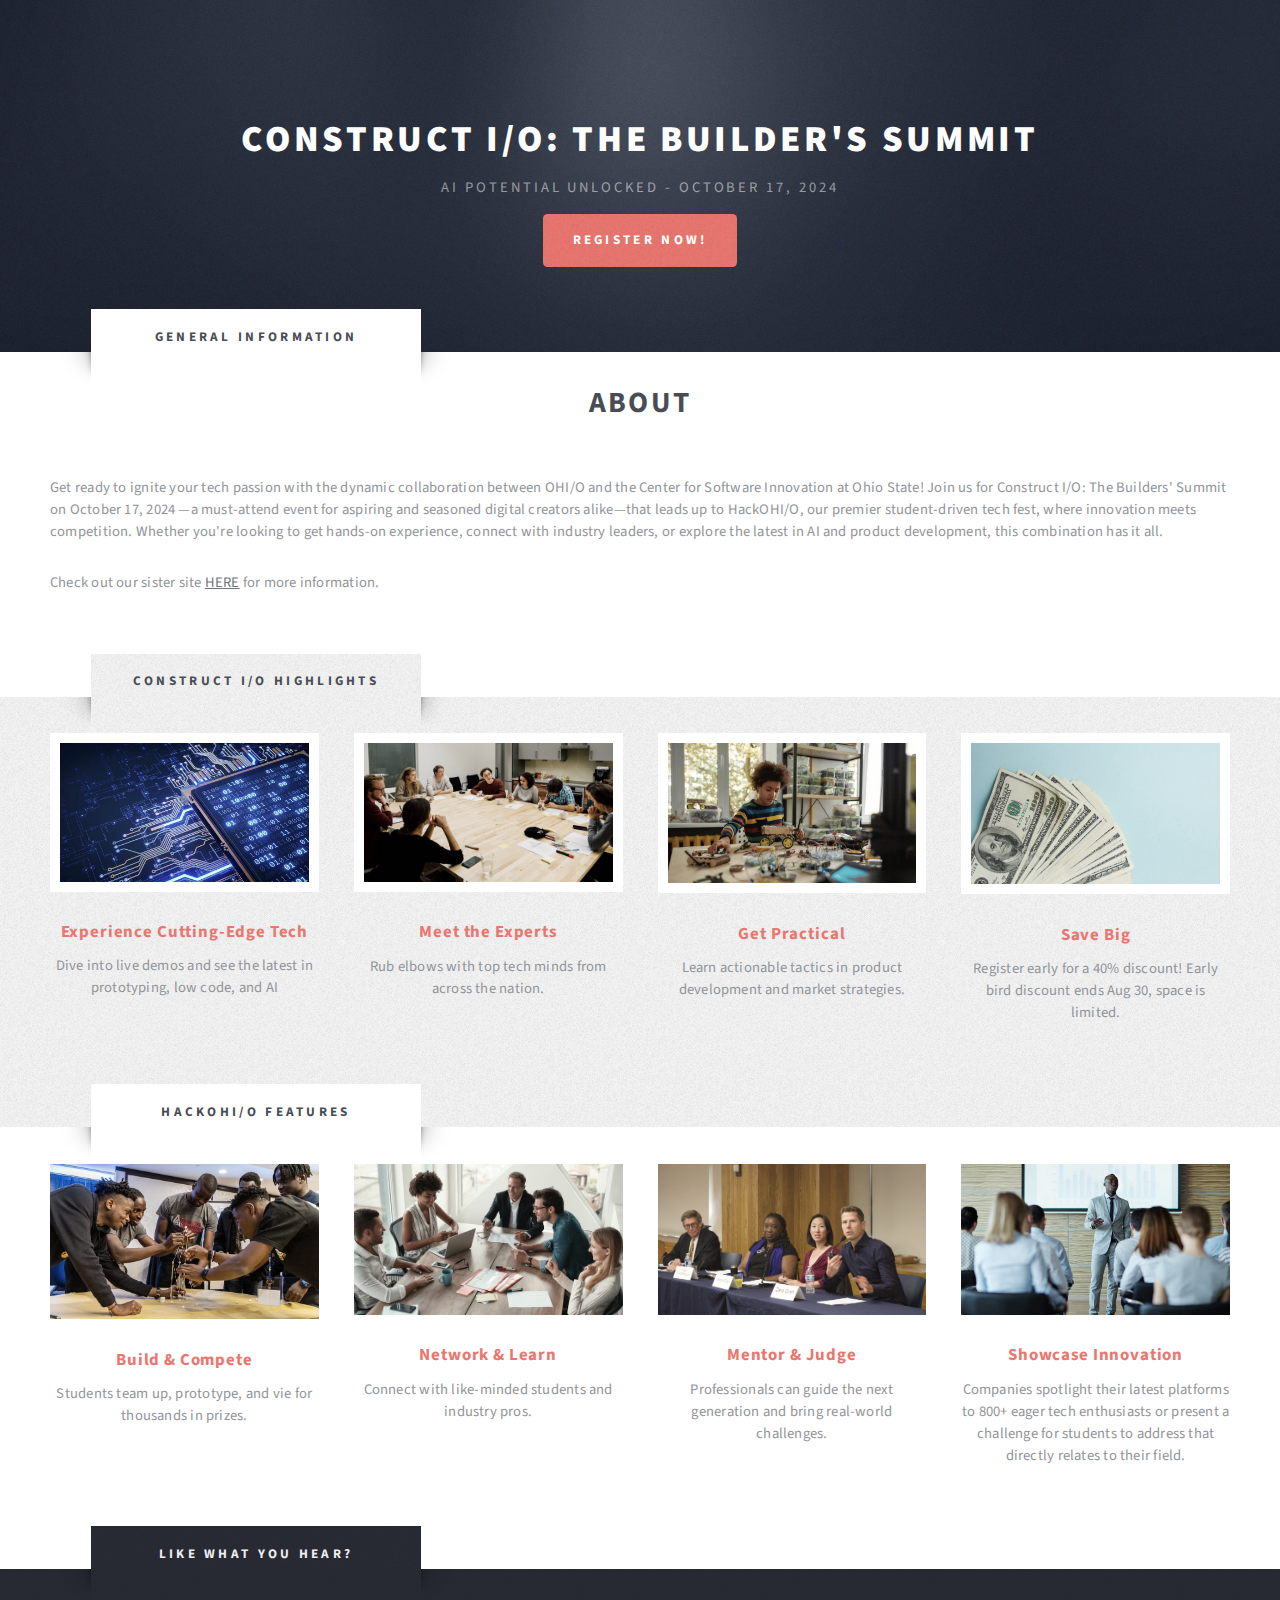
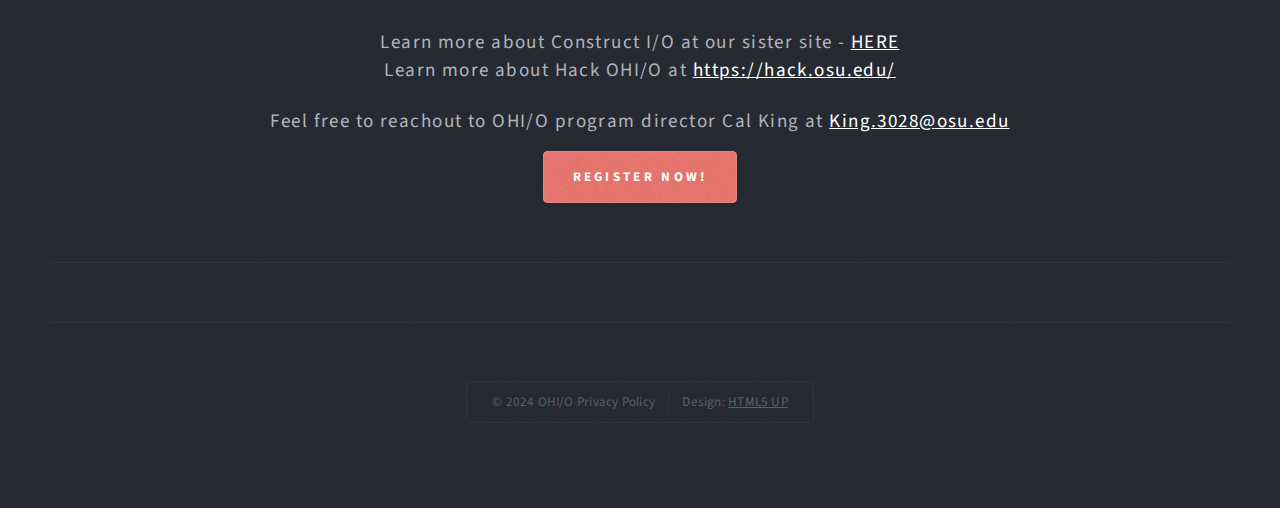
==== commit 12b4191b: "Finished Draft of Website" ====
--- a/index.html
+++ b/index.html
@@ -6,12 +6,12 @@
 -->
 <html>
 	<head>
-		<title>Escape Velocity by HTML5 UP</title>
+		<title>Construct I/O - Ohio State</title>
 		<meta charset="utf-8" />
 		<meta name="viewport" content="width=device-width, initial-scale=1, user-scalable=no" />
 		<link rel="stylesheet" href="assets/css/main.css" />
 	</head>
-	<body class="homepage is-preload">
+	<body class="no-sidebar is-preload">
 		<div id="page-wrapper">
 
 			<!-- Header -->
@@ -19,14 +19,15 @@
 
 					<!-- Logo -->
 						<div id="logo">
-							<h1><a href="index.html">Escape Velocity</a></h1>
-							<p>A free responsive site template by HTML5 UP</p>
+							<h1><a href="index.html">Construct I/O: The Builder's Summit</a></h1>
+							<p>AI Potential Unlocked - October 17, 2024</p>
+							<a href="https://web.cvent.com/event/abc08006-ebf7-4145-b63c-603fd6f165b4/register" class="button style1">Register Now!</a>
 						</div>
 
 					<!-- Nav -->
-						<nav id="nav">
+						<!-- <nav id="nav">
 							<ul>
-								<li class="current"><a href="index.html">Home</a></li>
+								<li><a href="index.html">Home</a></li>
 								<li>
 									<a href="#">Dropdown</a>
 									<ul>
@@ -48,128 +49,130 @@
 								</li>
 								<li><a href="left-sidebar.html">Left Sidebar</a></li>
 								<li><a href="right-sidebar.html">Right Sidebar</a></li>
-								<li><a href="no-sidebar.html">No Sidebar</a></li>
+								<li class="current"><a href="no-sidebar.html">No Sidebar</a></li>
 							</ul>
-						</nav>
-
-				</section>
-
-			<!-- Intro -->
-				<section id="intro" class="wrapper style1">
-					<div class="title">The Introduction</div>
-					<div class="container">
-						<p class="style1">So in case you were wondering what this is all about ...</p>
-						<p class="style2">
-							Escape Velocity is a free responsive<br class="mobile-hide" />
-							site template by <a href="http://html5up.net" class="nobr">HTML5 UP</a>
-						</p>
-						<p class="style3">It's <strong>responsive</strong>, built on <strong>HTML5</strong> and <strong>CSS3</strong>, and released for
-						free under the <a href="http://html5up.net/license">Creative Commons Attribution 3.0 license</a>, so use it for any of
-						your personal or commercial projects &ndash; just be sure to credit us!</p>
-						<ul class="actions">
-							<li><a href="#" class="button style3 large">Proceed</a></li>
-						</ul>
-					</div>
+						</nav> -->
+
 				</section>
 
 			<!-- Main -->
-				<section id="main" class="wrapper style2">
-					<div class="title">The Details</div>
-					<div class="container">
-
-						<!-- Image -->
-							<a href="#" class="image featured">
-								<img src="images/pic01.jpg" alt="" />
-							</a>
-
-						<!-- Features -->
-							<section id="features">
-								<header class="style1">
-									<h2>Dolor consequat feugiat amet veroeros</h2>
-									<p>Feugiat dolor nullam orci pretium phasellus justo</p>
-								</header>
-								<div class="feature-list">
-									<div class="row">
-										<div class="col-6 col-12-medium">
-											<section>
-												<h3 class="icon fa-comment">Mattis velit diam vulputate</h3>
-												<p>Eget mattis at, laoreet vel et velit aliquam diam ante, aliquet sit amet vulputate et magna feugiat laoreet vel velit lorem.</p>
-											</section>
-										</div>
-										<div class="col-6 col-12-medium">
-											<section>
-												<h3 class="icon solid fa-sync">Lorem ipsum dolor sit veroeros</h3>
-												<p>Eget mattis at, laoreet vel et velit aliquam diam ante, aliquet sit amet vulputate et magna feugiat laoreet vel velit lorem.</p>
-											</section>
-										</div>
-										<div class="col-6 col-12-medium">
-											<section>
-												<h3 class="icon fa-image">Pretium phasellus justo lorem</h3>
-												<p>Eget mattis at, laoreet vel et velit aliquam diam ante, aliquet sit amet vulputate et magna feugiat laoreet vel velit lorem.</p>
-											</section>
-										</div>
-										<div class="col-6 col-12-medium">
-											<section>
-												<h3 class="icon solid fa-cog">Tempus sed pretium orci</h3>
-												<p>Eget mattis at, laoreet vel et velit aliquam diam ante, aliquet sit amet vulputate et magna feugiat laoreet vel velit lorem.</p>
-											</section>
-										</div>
-										<div class="col-6 col-12-medium">
-											<section>
-												<h3 class="icon solid fa-wrench">Aliquam consequat et feugiat</h3>
-												<p>Eget mattis at, laoreet vel et velit aliquam diam ante, aliquet sit amet vulputate et magna feugiat laoreet vel velit lorem.</p>
-											</section>
-										</div>
-										<div class="col-6 col-12-medium">
-											<section>
-												<h3 class="icon solid fa-check">Dolore laoreet aliquam mattis</h3>
-												<p>Eget mattis at, laoreet vel et velit aliquam diam ante, aliquet sit amet vulputate et magna feugiat laoreet vel velit lorem.</p>
-											</section>
-										</div>
-									</div>
-								</div>
-								<ul class="actions special">
-									<li><a href="#" class="button style1 large">Get Started</a></li>
-									<li><a href="#" class="button style2 large">More Info</a></li>
-								</ul>
-							</section>
-
-					</div>
-				</section>
+				<div id="main" class="wrapper style2">
+					<div class="title">General Information</div>
+					<div class="container">
+
+						<!-- Content -->
+							<div id="content">
+								<article class="box post">
+									<header class="style1">
+										<h2>ABOUT</h2>
+										<!-- <p>Tempus feugiat veroeros sed nullam dolore</p> -->
+									</header>
+									<a href="#" class="image featured">
+										<img class="info-img" src="images/event.JPG" alt="" />
+									</a>
+									<p>Get ready to ignite your tech passion with the dynamic collaboration between OHI/O and the Center for Software
+										Innovation at Ohio State!
+										Join us for Construct I/O: The Builders' Summit on October 17, 2024 —a must-attend event for aspiring and seasoned
+										digital creators alike—that leads up to HackOHI/O, our premier student-driven tech fest, where innovation meets
+										competition. Whether you're looking to get hands-on experience, connect with industry leaders, or explore the latest in AI and
+										product development, this combination has it all.</p>
+										<p>Check out our sister site <a href="https://cvent.me/qXeb2N">HERE</a> for more information.</p>
+								</article>
+							</div>
+
+					</div>
+				</div>
 
 			<!-- Highlights -->
 				<section id="highlights" class="wrapper style3">
-					<div class="title">The Endorsements</div>
+					<div class="title">Construct I/O Highlights</div>
 					<div class="container">
 						<div class="row aln-center">
-							<div class="col-4 col-12-medium">
-								<section class="highlight">
-									<a href="#" class="image featured"><img src="images/pic02.jpg" alt="" /></a>
-									<h3><a href="#">Aliquam diam consequat</a></h3>
-									<p>Eget mattis at, laoreet vel amet sed velit aliquam diam ante, dolor aliquet sit amet vulputate mattis amet laoreet lorem.</p>
-									<ul class="actions">
-										<li><a href="#" class="button style1">Learn More</a></li>
-									</ul>
-								</section>
-							</div>
-							<div class="col-4 col-12-medium">
-								<section class="highlight">
-									<a href="#" class="image featured"><img src="images/pic03.jpg" alt="" /></a>
-									<h3><a href="#">Nisl adipiscing sed lorem</a></h3>
-									<p>Eget mattis at, laoreet vel amet sed velit aliquam diam ante, dolor aliquet sit amet vulputate mattis amet laoreet lorem.</p>
-									<ul class="actions">
-										<li><a href="#" class="button style1">Learn More</a></li>
-									</ul>
-								</section>
-							</div>
-							<div class="col-4 col-12-medium">
-								<section class="highlight">
-									<a href="#" class="image featured"><img src="images/pic04.jpg" alt="" /></a>
-									<h3><a href="#">Mattis tempus lorem</a></h3>
-									<p>Eget mattis at, laoreet vel amet sed velit aliquam diam ante, dolor aliquet sit amet vulputate mattis amet laoreet lorem.</p>
-									<ul class="actions">
-										<li><a href="#" class="button style1">Learn More</a></li>
-									</ul>
+							<div class="col-3 col-12-medium">
+								<section class="highlight">
+									<a href="#" class="image featured"><img src="images/mini/cuttingedge.jpg" alt="" /></a>
+									<h3><a href="#">Experience Cutting-Edge Tech</a></h3>
+									<p>Dive into live demos and see the latest in prototyping, low code, and AI</p>
+									<!-- <ul class="actions">
+										<li><a href="#" class="button style1">Learn More</a></li>
+									</ul> -->
+								</section>
+							</div>
+							<div class="col-3 col-12-medium">
+								<section class="highlight">
+									<a href="#" class="image featured"><img src="images/mini/experts.jpg" alt="" /></a>
+									<h3><a href="#">Meet the Experts</a></h3>
+									<p>Rub elbows with top tech minds from across the nation.</p>
+									<!-- <ul class="actions">
+										<li><a href="#" class="button style1">Learn More</a></li>
+									</ul> -->
+								</section>
+							</div>
+							<div class="col-3 col-12-medium">
+								<section class="highlight">
+									<a href="#" class="image featured"><img src="images/mini/practical.jpg" alt="" /></a>
+									<h3><a href="#">Get Practical</a></h3>
+									<p>Learn actionable tactics in product development and market strategies.</p>
+									<!-- <ul class="actions">
+										<li><a href="#" class="button style1">Learn More</a></li>
+									</ul> -->
+								</section>
+							</div>
+							<div class="col-3 col-12-medium">
+								<section class="highlight">
+									<a href="#" class="image featured"><img src="images/mini/save.jpg" alt="" /></a>
+									<h3><a href="#">Save Big</a></h3>
+									<p>Register early for a 40% discount! Early bird discount ends Aug 30, space is limited.</p>
+									<!-- <ul class="actions">
+										<li><a href="#" class="button style1">Learn More</a></li>
+									</ul> -->
+								</section>
+							</div>
+						</div>
+					</div>
+				</section>
+				<section id="highlights" class="wrapper style2">
+					<div class="title">HackOHI/O Features</div>
+					<div class="container">
+						<div class="row aln-center">
+							<div class="col-3 col-12-medium">
+								<section class="highlight">
+									<a href="#" class="image featured"><img src="images/mini/build.jpg" alt="" /></a>
+									<h3><a href="#">Build & Compete</a></h3>
+									<p>Students team up, prototype, and vie for thousands in prizes.</p>
+									<!-- <ul class="actions">
+										<li><a href="#" class="button style1">Learn More</a></li>
+									</ul> -->
+								</section>
+							</div>
+							<div class="col-3 col-12-medium">
+								<section class="highlight">
+									<a href="#" class="image featured"><img src="images/mini/discuss.avif" alt="" /></a>
+									<h3><a href="#">Network & Learn</a></h3>
+									<p>Connect with like-minded students and industry pros.</p>
+									<!-- <ul class="actions">
+										<li><a href="#" class="button style1">Learn More</a></li>
+									</ul> -->
+								</section>
+							</div>
+							<div class="col-3 col-12-medium">
+								<section class="highlight">
+									<a href="#" class="image featured"><img src="images/mini/judges.jpeg" alt="" /></a>
+									<h3><a href="#">Mentor & Judge</a></h3>
+									<p>Professionals can guide the next generation and bring real-world challenges.</p>
+									<!-- <ul class="actions">
+										<li><a href="#" class="button style1">Learn More</a></li>
+									</ul> -->
+								</section>
+							</div>
+							<div class="col-3 col-12-medium">
+								<section class="highlight">
+									<a href="#" class="image featured"><img src="images/mini/showcase.jpg" alt="" /></a>
+									<h3><a href="#">Showcase Innovation</a></h3>
+									<p>Companies spotlight their latest platforms to 800+ eager tech enthusiasts or present a challenge for students to address that directly relates to their field.</p>
+									<!-- <ul class="actions">
+										<li><a href="#" class="button style1">Learn More</a></li>
+									</ul> -->
 								</section>
 							</div>
 						</div>
@@ -178,91 +181,19 @@
 
 			<!-- Footer -->
 				<section id="footer" class="wrapper">
-					<div class="title">The Rest Of It</div>
-					<div class="container">
-						<header class="style1">
-							<h2>Ipsum sapien elementum portitor?</h2>
-							<p>
-								Sed turpis tortor, tincidunt sed ornare in metus porttitor mollis nunc in aliquet.<br />
-								Nam pharetra laoreet imperdiet volutpat etiam feugiat.
-							</p>
+					<div class="title">Like What You Hear?</div>
+					<div class="container">
+						<header class="style1">	
+							<p>Learn more about Construct I/O at our sister site - <a href="https://cvent.me/qXeb2N">HERE</a>
+								<br>
+								Learn more about Hack OHI/O at <a href="https://hack.osu.edu">https://hack.osu.edu/</a></p>
+							<p>Feel free to reachout to OHI/O program director Cal King at <a href="mailto:King.3028@osu.edu">King.3028@osu.edu</a></p>
+							<a href="https://web.cvent.com/event/abc08006-ebf7-4145-b63c-603fd6f165b4/register" class="button style1">Register Now!</a>
 						</header>
-						<div class="row">
-							<div class="col-6 col-12-medium">
-
-								<!-- Contact Form -->
-									<section>
-										<form method="post" action="#">
-											<div class="row gtr-50">
-												<div class="col-6 col-12-small">
-													<input type="text" name="name" id="contact-name" placeholder="Name" />
-												</div>
-												<div class="col-6 col-12-small">
-													<input type="text" name="email" id="contact-email" placeholder="Email" />
-												</div>
-												<div class="col-12">
-													<textarea name="message" id="contact-message" placeholder="Message" rows="4"></textarea>
-												</div>
-												<div class="col-12">
-													<ul class="actions">
-														<li><input type="submit" class="style1" value="Send" /></li>
-														<li><input type="reset" class="style2" value="Reset" /></li>
-													</ul>
-												</div>
-											</div>
-										</form>
-									</section>
-
-							</div>
-							<div class="col-6 col-12-medium">
-
-								<!-- Contact -->
-									<section class="feature-list small">
-										<div class="row">
-											<div class="col-6 col-12-small">
-												<section>
-													<h3 class="icon solid fa-home">Mailing Address</h3>
-													<p>
-														Untitled Corp<br />
-														1234 Somewhere Rd<br />
-														Nashville, TN 00000
-													</p>
-												</section>
-											</div>
-											<div class="col-6 col-12-small">
-												<section>
-													<h3 class="icon solid fa-comment">Social</h3>
-													<p>
-														<a href="#">@untitled-corp</a><br />
-														<a href="#">linkedin.com/untitled</a><br />
-														<a href="#">facebook.com/untitled</a>
-													</p>
-												</section>
-											</div>
-											<div class="col-6 col-12-small">
-												<section>
-													<h3 class="icon solid fa-envelope">Email</h3>
-													<p>
-														<a href="#">info@untitled.tld</a>
-													</p>
-												</section>
-											</div>
-											<div class="col-6 col-12-small">
-												<section>
-													<h3 class="icon solid fa-phone">Phone</h3>
-													<p>
-														(000) 555-0000
-													</p>
-												</section>
-											</div>
-										</div>
-									</section>
-
-							</div>
-						</div>
+						
 						<div id="copyright">
 							<ul>
-								<li>&copy; Untitled.</li><li>Design: <a href="http://html5up.net">HTML5 UP</a></li>
+								<li>&copy; 2024 OHI/O Privacy Policy</li><li>Design: <a href="http://html5up.net">HTML5 UP</a></li>
 							</ul>
 						</div>
 					</div>
--- a/assets/css/main.css
+++ b/assets/css/main.css
@@ -1081,7 +1081,7 @@
 				}
 
 				.row > .col-12-medium {
-					width: 100%;
+					width: 50%;
 				}
 
 				.row > .off-12-medium {
@@ -1453,7 +1453,7 @@
 
 	header.style1 {
 		text-align: center;
-		padding: 3em 0 3em 0;
+		
 	}
 
 		header.style1 h2 {
@@ -1593,8 +1593,13 @@
 		.image img {
 			display: block;
 			width: 100%;
-		}
-
+			filter: grayscale(30%);
+			
+		}
+		.info-img {
+			border-radius: 10px;
+			filter: grayscale(30%);
+		}
 		.image.fit {
 			display: block;
 			width: 100%;
@@ -1619,6 +1624,7 @@
 			display: block;
 			width: 100%;
 			margin: 0 0 2em 0;
+			
 		}
 
 /* Button */
@@ -1648,6 +1654,7 @@
 		min-width: 12em;
 		height: 4em;
 		line-height: 4em;
+		margin-top: 15px;
 	}
 
 		input[type="button"]:hover,
@@ -1955,13 +1962,13 @@
 
 	.wrapper {
 		position: relative;
-		padding: 6em 0 9em 0;
+		padding: 3em 0 9em 0;
 	}
 
 		.wrapper .title {
 			position: absolute;
 			top: 0;
-			left: 50%;
+			left: 20%;
 			text-align: center;
 			text-transform: uppercase;
 			display: block;
@@ -2093,8 +2100,9 @@
 			font-weight: 900;
 			text-transform: uppercase;
 			color: #fff;
-			font-size: 2em;
-			letter-spacing: 0.25em;
+			font-size: 2.5em;
+			letter-spacing: 0.1em;
+			line-height: 1em;
 		}
 
 		#logo p {
@@ -2104,7 +2112,7 @@
 			margin: 1.25em 0 0 0;
 			display: block;
 			letter-spacing: 0.2em;
-			font-size: 0.9em;
+			font-size: 1em;
 		}
 
 /* Nav */
@@ -2345,7 +2353,6 @@
 
 		#footer header.style1 {
 			padding-bottom: 6em;
-			margin-bottom: 6em;
 			border-bottom: solid 1px rgba(255, 255, 255, 0.05);
 		}
 
@@ -2374,7 +2381,6 @@
 	#copyright {
 		text-align: center;
 		padding-top: 6em;
-		margin-top: 6em;
 		border-top: solid 1px rgba(255, 255, 255, 0.05);
 	}
 
@@ -2437,7 +2443,8 @@
 		/* Wrapper */
 
 			.wrapper {
-				padding: 4em 0 7em 0;
+				padding: 2.5em 0 7em 0;
+				
 			}
 
 		/* Logo */
@@ -2447,7 +2454,7 @@
 			}
 
 				#logo h1 {
-					font-size: 1.75em;
+					font-size: 2.5em;
 				}
 
 		/* Intro */
@@ -2480,7 +2487,7 @@
 
 			#copyright {
 				padding-top: 4em;
-				margin-top: 4em;
+
 			}
 
 	}
@@ -2802,10 +2809,11 @@
 			button,
 			.button {
 				display: block;
-				width: 100%;
-				font-size: 1em;
-				max-width: 30em;
-				margin: 0 auto;
+				width: 50%;
+				font-size: .7em;
+				max-width: 25em;
+				min-width: 12em;
+				margin: 10px auto;
 			}
 
 		/* Actions */
@@ -2851,9 +2859,11 @@
 
 			.wrapper {
 				padding: 3em 0 6em 0;
+				padding-bottom: 32px;
 			}
 
 				.wrapper .title {
+					left: 50%;
 					font-size: 0.9em;
 					width: 18em;
 					height: 2.5em;
@@ -2873,7 +2883,7 @@
 		/* Header */
 
 			#header {
-				height: 17em;
+				height: 20em;
 			}
 
 				.homepage #header {
@@ -2889,15 +2899,16 @@
 			}
 
 				#logo h1 {
-					font-size: 1.5em;
+					font-size: 2em;
 					letter-spacing: 0.2em;
+					margin-top: 20px;
 				}
 
 				#logo p {
 					margin: 1.25em 0 0 0;
 					display: block;
 					letter-spacing: 0.2em;
-					font-size: 0.9em;
+					font-size: 1em;
 				}
 
 		/* Intro */
@@ -2938,7 +2949,7 @@
 			}
 
 				#content header.style1 {
-					padding-bottom: 2.5em;
+					padding-bottom: 1em;
 				}
 
 		/* Footer */
@@ -2962,7 +2973,7 @@
 
 			#copyright {
 				padding-top: 0;
-				margin-top: 4em;
+				margin-top: 2em;
 				border-top: 0;
 			}
 
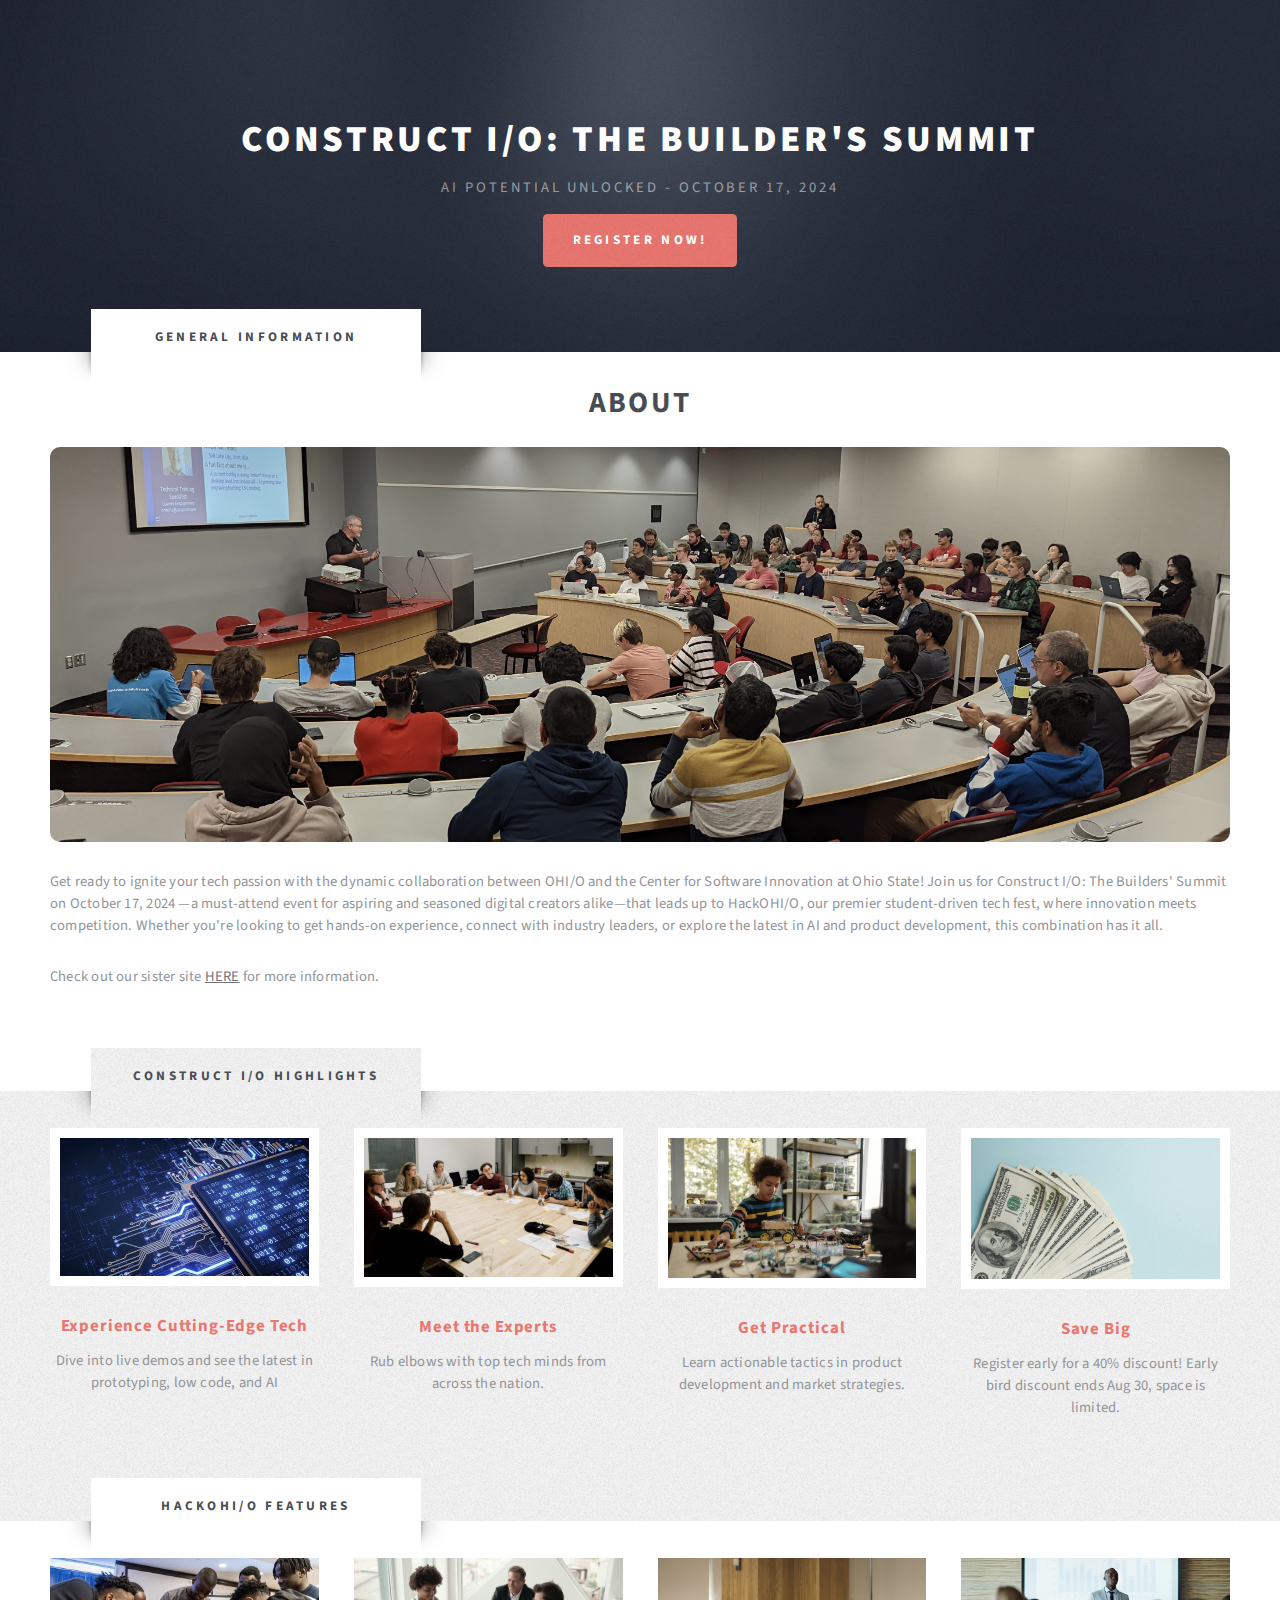
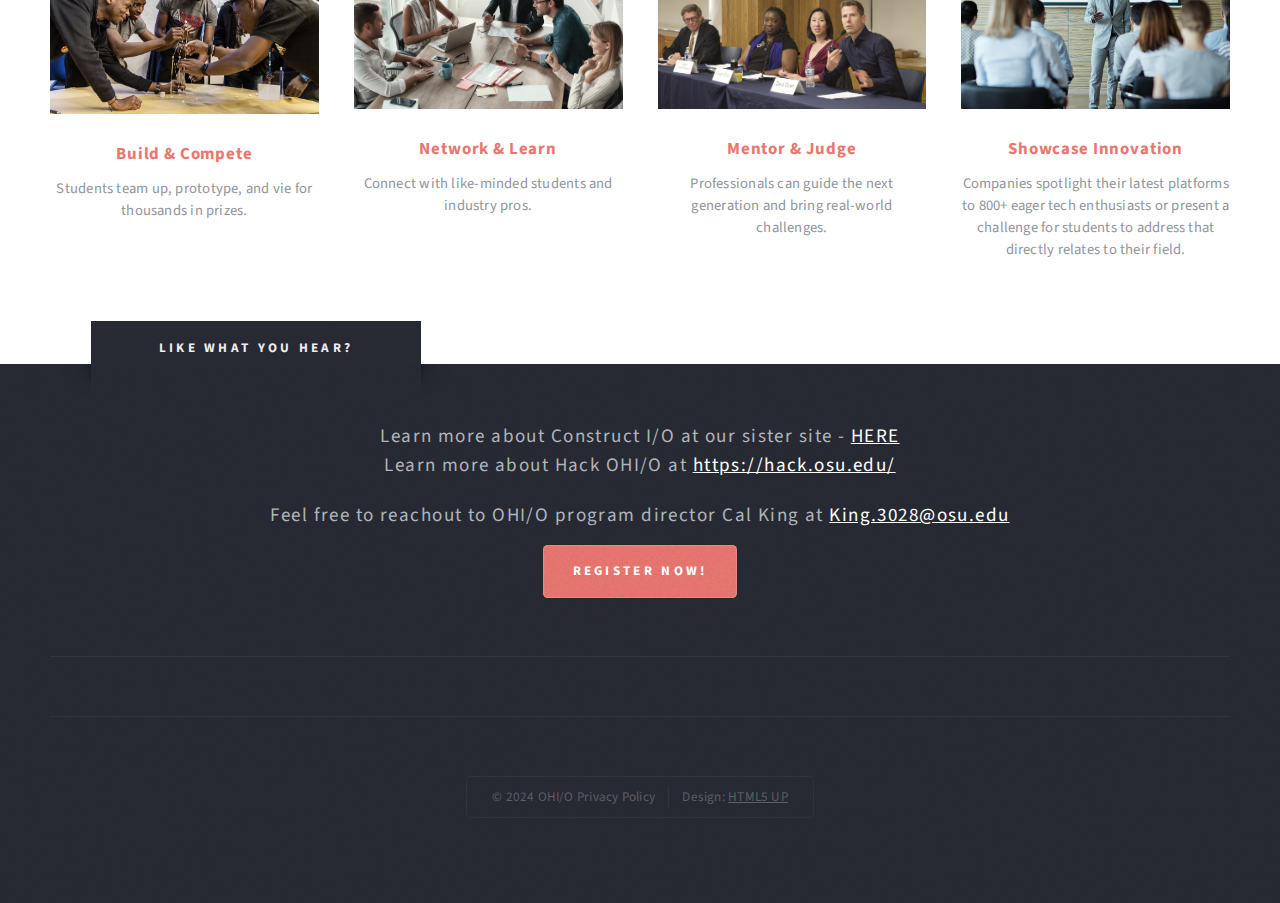
==== commit 1d1581a6: "Update index.html" ====
--- a/index.html
+++ b/index.html
@@ -135,7 +135,7 @@
 					<div class="title">HackOHI/O Features</div>
 					<div class="container">
 						<div class="row aln-center">
-							<div class="col-3 col-12-medium">
+							<div class="col-3 col-12-medium"> 
 								<section class="highlight">
 									<a href="#" class="image featured"><img src="images/mini/build.jpg" alt="" /></a>
 									<h3><a href="#">Build & Compete</a></h3>
